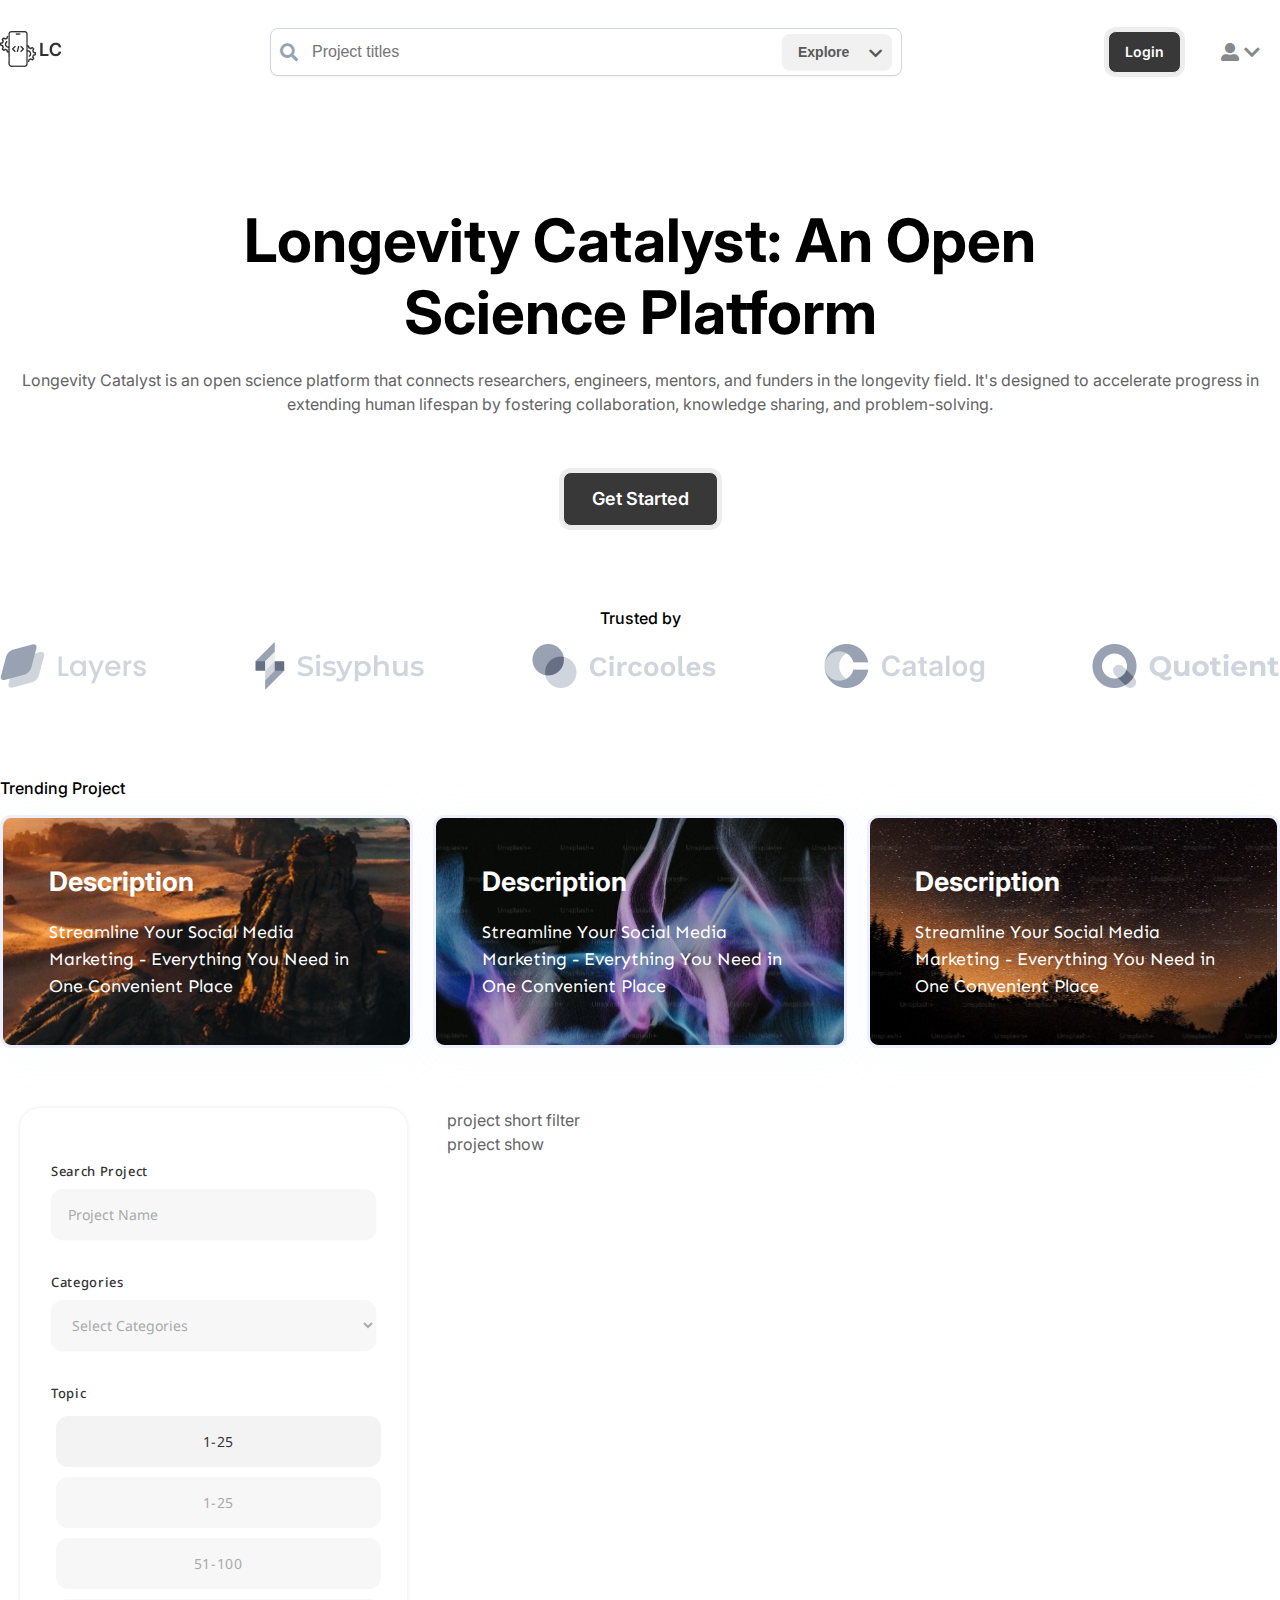
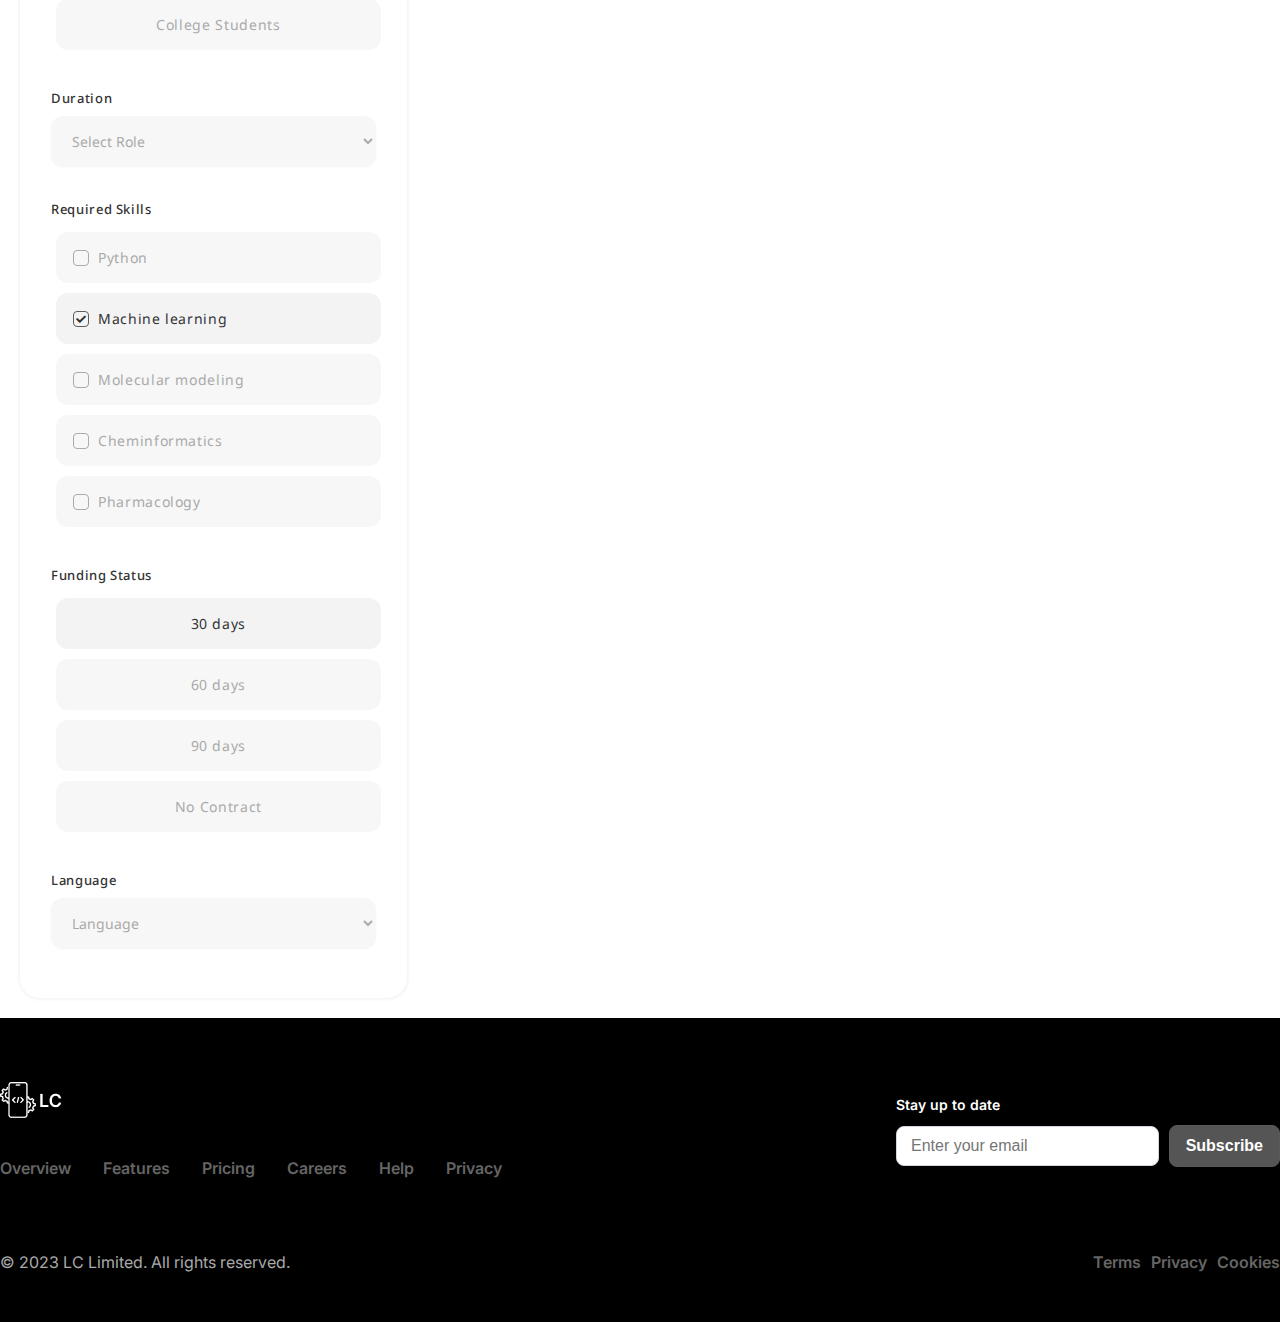
==== Index.html @ d24af2e6 "side bar filter form" ====
<!DOCTYPE html>
<html lang="en">
  <head>
    <meta charset="UTF-8" />
    <meta name="viewport" content="width=device-width, initial-scale=1.0" />
    <title>LC - Html Design || Home</title>
    <link rel="icon" type="image/x-icon" href="assets/img/fav.ico" />
    <!-- Google Fonts  -->
    <link rel="preconnect" href="https://fonts.googleapis.com" />
    <link rel="preconnect" href="https://fonts.gstatic.com" crossorigin />
    <link
      href="https://fonts.googleapis.com/css2?family=Inter:wght@400;500;600;700&family=Noto+Sans:wght@400;500;600&family=Sen&display=swap"
      rel="stylesheet"
    />
    <!-- fontawesome cdn  -->
    <link
      href="https://cdnjs.cloudflare.com/ajax/libs/font-awesome/5.13.0/css/all.min.css"
      rel="stylesheet"
    />
    <!-- --  -->
    <link rel="stylesheet" href="assets/css/style.css" />
  </head>
  <body>
    <!-- ST:- Header section  -->
    <header>
      <div class="container">
        <div class="header_wrapper">
          <!-- logo area  -->
          <div class="logo">
            <a href="index.html"
              ><img src="assets/img/logo.png" alt="logo"
            /></a>
          </div>
          <!-- header search area  -->
          <div class="header_search">
            <form action="#" method="post">
              <i class="fas fa-search"></i>
              <input
                type="text"
                name="search-text"
                placeholder="Project titles"
              />

              <div class="search_category custom-select">
                <select name="se_category" id="">
                  <option value="Explore">Explore</option>
                  <option value="Explore">Explore 2</option>
                  <option value="Explore">Explore 3</option>
                </select>
              </div>
            </form>
          </div>
          <!-- header buttons & links area  -->
          <div class="header_buttons">
            <a href="login.html" class="btn btn-dark">Login</a>
            <div class="custom-dropdown">
              <button class="dropdown-button" data-modal-id="signup_references">
                <i class="fas fa-user-alt"></i>
                <i class="fas fa-chevron-down"></i>
              </button>
            </div>
          </div>
          <!-- --  -->
        </div>
      </div>
    </header>
    <!-- Choose Your Preferences modal  -->
    <div class="custom-modal" id="signup_references">
      <div class="modal-wrapper toggle_top">
        <!-- modal head  -->
        <div class="modal_head">
          <img src="assets/img/logo.png" alt="logo" />
          <button class="modal_close_button">
            <i class="fas fa-times"></i>
          </button>
        </div>
        <!-- modal body  -->
        <div class="modal_body">
          <h2 class="modal_title">Choose Your Preferences.</h2>
          <form action="#" method="post">
            <div class="custom_radio">
              <label class="custom-radio">
                <input type="radio" checked name="radio-option" />
                <span class="radio-control">
                  <span></span>
                </span>
                Researcher sign- up
              </label>
            </div>

            <div class="custom_radio">
              <label class="custom-radio">
                <input type="radio" name="radio-option" />
                <span class="radio-control">
                  <span></span>
                </span>
                Contributor sign- up
              </label>
            </div>

            <div class="custom_radio">
              <label class="custom-radio">
                <input type="radio" name="radio-option" />
                <span class="radio-control">
                  <span></span>
                </span>
                User sign- up
              </label>
            </div>
            <button type="submit" class="btn btn-dark btn-full">
              Create Account
            </button>
          </form>
        </div>
        <!-- modal footer  -->
        <div class="modal_footer">
          <div class="have_account">
            <p>Already have an account? <a href="login.html">Log in</a></p>
          </div>
        </div>
        <!-- --  -->
      </div>
    </div>
    <!-- ED:- Header section  -->

    <!-- ST:- Banner section  -->
    <section class="full_width_banner_section section_padding">
      <div class="container">
        <div class="banner_wrapper">
          <h1>Longevity Catalyst: An Open Science Platform</h1>
          <p>
            Longevity Catalyst is an open science platform that connects
            researchers, engineers, mentors, and funders in the longevity field.
            It's designed to accelerate progress in extending human lifespan by
            fostering collaboration, knowledge sharing, and problem-solving.
          </p>
          <a href="#" class="btn btn-dark btn-lg">Get Started</a>
        </div>
      </div>
    </section>
    <!-- ED: Banner section  -->

    <!-- ST:- trust by area   -->
    <section class="full_width_trust_by_section section_padding">
      <div class="container">
        <div class="trust_by_wrapper">
          <h6>Trusted by</h6>
          <div class="trust_by_box">
            <div class="single_trust_by">
              <img src="assets/img/trust-1.png" alt="" />
            </div>
            <div class="single_trust_by">
              <img src="assets/img/trust-2.png" alt="" />
            </div>
            <div class="single_trust_by">
              <img src="assets/img/trust-3.png" alt="" />
            </div>
            <div class="single_trust_by">
              <img src="assets/img/trust-4.png" alt="" />
            </div>
            <div class="single_trust_by">
              <img src="assets/img/trust-5.png" alt="" />
            </div>
          </div>
        </div>
      </div>
    </section>
    <!-- ED:- trust by area   -->

    <!-- ST:- Trading Project area   -->
    <section class="full_width_trading_project_section section_padding">
      <div class="container">
        <div class="trading_project_wrapper">
          <h6>Trending Project</h6>
          <div class="trading_project_box">
            <div
              class="trading_project_single"
              style="
                background: url('/assets/img/trading-project-bg-1.jpeg'),
                  lightgray 50% / cover no-repeat;
              "
            >
              <h3>Description</h3>
              <p>
                Streamline Your Social Media Marketing - Everything You Need in
                One Convenient Place
              </p>
            </div>
            <div
              class="trading_project_single"
              style="
                background: url('/assets/img/trading-project-bg-2.jpeg'),
                  lightgray 50% / cover no-repeat;
              "
            >
              <h3>Description</h3>
              <p>
                Streamline Your Social Media Marketing - Everything You Need in
                One Convenient Place
              </p>
            </div>
            <div
              class="trading_project_single"
              style="
                background: url('/assets/img/trading-project-bg-3.jpeg'),
                  lightgray 50% / cover no-repeat;
              "
            >
              <h3>Description</h3>
              <p>
                Streamline Your Social Media Marketing - Everything You Need in
                One Convenient Place
              </p>
            </div>
          </div>
        </div>
      </div>
    </section>
    <!-- ED:- trust by area   -->

    <!-- ST:- Project show area  -->
    <section class="project_show_section">
      <div class="container">
        <div class="project_show_wrapper">
          <!-- project side bar filter -->
          <div class="project_side_ber_container">
            <div class="project_side_bar">
              <form action="#" method="post">
                <!-- Project Name  -->
                <div class="input_box">
                  <label for="se-p">Search Project</label>
                  <input id="se-p" type="text" placeholder="Project Name" />
                </div>
                <!-- Categories  -->
                <div class="input_box">
                  <label for="p-categories">Categories</label>
                  <select name="p-categories" id="p-categories">
                    <option value="">Select Categories</option>
                    <option value="">project 1</option>
                    <option value="">project 2</option>
                    <option value="">project 3</option>
                  </select>
                </div>
                <!-- Topic  -->
                <div class="input_box">
                  <label> Topic </label>

                  <label class="plan basic-plan" for="opt1">
                    <input checked="" type="radio" name="plan" id="opt1" />
                    <div class="plan-content">
                      <div class="plan-details">
                        <p>1-25</p>
                      </div>
                    </div>
                  </label>

                  <label class="plan basic-plan" for="opt2">
                    <input type="radio" name="plan" id="opt2" />
                    <div class="plan-content">
                      <div class="plan-details">
                        <p>1-25</p>
                      </div>
                    </div>
                  </label>

                  <label class="plan basic-plan" for="opt3">
                    <input type="radio" name="plan" id="opt3" />
                    <div class="plan-content">
                      <div class="plan-details">
                        <p>51-100</p>
                      </div>
                    </div>
                  </label>
                  <label class="plan basic-plan" for="opt4">
                    <input type="radio" name="plan" id="opt4" />
                    <div class="plan-content">
                      <div class="plan-details">
                        <p>College Students</p>
                      </div>
                    </div>
                  </label>
                </div>
                <!-- Duration  -->
                <div class="input_box">
                  <label for="p-categories">Duration</label>
                  <select name="p-dura" id="p-dura">
                    <option value="">Select Role</option>
                    <option value="">option 1</option>
                    <option value="">option 2</option>
                    <option value="">option 3</option>
                  </select>
                </div>
                <!-- Required Skills -->
                <div class="input_box required_skills">
                  <label> Required Skills </label>

                  <label class="plan basic-plan" for="sk-opt1">
                    <input type="checkbox" name="skill" id="sk-opt1" />
                    <div class="plan-content">
                      <div class="plan-details">
                        <div class="plan-checked-icon">
                          <i class="check_icon fas fa-check"></i>
                        </div>
                        <p>Python</p>
                      </div>
                    </div>
                  </label>

                  <label class="plan basic-plan" for="sk-opt2">
                    <input type="checkbox" checked name="skill" id="sk-opt2" />
                    <div class="plan-content">
                      <div class="plan-details">
                        <div class="plan-checked-icon">
                          <i class="check_icon fas fa-check"></i>
                        </div>
                        <p>Machine learning</p>
                      </div>
                    </div>
                  </label>

                  <label class="plan basic-plan" for="sk-opt3">
                    <input type="checkbox" name="skill" id="sk-opt3" />
                    <div class="plan-content">
                      <div class="plan-details">
                        <div class="plan-checked-icon">
                          <i class="check_icon fas fa-check"></i>
                        </div>
                        <p>Molecular modeling</p>
                      </div>
                    </div>
                  </label>
                  <label class="plan basic-plan" for="sk-opt4">
                    <input type="checkbox" name="skill" id="sk-opt4" />
                    <div class="plan-content">
                      <div class="plan-details">
                        <div class="plan-checked-icon">
                          <i class="check_icon fas fa-check"></i>
                        </div>
                        <p>Cheminformatics</p>
                      </div>
                    </div>
                  </label>
                  <label class="plan basic-plan" for="sk-opt5">
                    <input type="checkbox" name="skill" id="sk-opt5" />
                    <div class="plan-content">
                      <div class="plan-details">
                        <div class="plan-checked-icon">
                          <i class="check_icon fas fa-check"></i>
                        </div>
                        <p>Pharmacology</p>
                      </div>
                    </div>
                  </label>
                </div>
                <!-- Funding Status  -->
                <div class="input_box">
                  <label> Funding Status </label>

                  <label class="plan basic-plan" for="st-opt1">
                    <input checked="" type="radio" name="status" id="st-opt1" />
                    <div class="plan-content">
                      <div class="plan-details">
                        <p>30 days</p>
                      </div>
                    </div>
                  </label>

                  <label class="plan basic-plan" for="st-opt2">
                    <input type="radio" name="status" id="st-opt2" />
                    <div class="plan-content">
                      <div class="plan-details">
                        <p>60 days</p>
                      </div>
                    </div>
                  </label>

                  <label class="plan basic-plan" for="st-opt3">
                    <input type="radio" name="status" id="st-opt3" />
                    <div class="plan-content">
                      <div class="plan-details">
                        <p>90 days</p>
                      </div>
                    </div>
                  </label>
                  <label class="plan basic-plan" for="st-opt4">
                    <input type="radio" name="status" id="st-opt4" />
                    <div class="plan-content">
                      <div class="plan-details">
                        <p>No Contract</p>
                      </div>
                    </div>
                  </label>
                </div>
                <!-- Language -->
                <div class="input_box">
                  <label for="Language">Language</label>
                  <select name="Language" id="Language">
                    <option value="">Language</option>
                    <option value="">Language 1</option>
                    <option value="">Language 2</option>
                    <option value="">Language 3</option>
                  </select>
                </div>
                <!-- --  -->
              </form>
            </div>
          </div>
          <!-- project show container  -->
          <div class="project_show_container">
            <!-- project short filter  -->
            <div class="project_short_filter">project short filter</div>
            <!-- project show area -->
            <div class="project_show_cash">project show</div>
            <!-- --  -->
          </div>
          <!-- --  -->
        </div>
      </div>
    </section>
    <!-- ED:- Project show area  -->

    <!-- ST:- Footer section  -->
    <footer>
      <div class="container">
        <div class="footer_wrapper">
          <!-- footer top area  -->
          <div class="footer_top_area">
            <!-- top left  -->
            <div class="footer_top_left">
              <!-- logo  -->
              <a href="index.html">
                <img src="assets/img/logo-dark.png" alt="dark logo"
              /></a>
              <!-- footer menus  -->
              <ul>
                <li><a href="#">Overview</a></li>
                <li><a href="#">Features</a></li>
                <li><a href="#">Pricing</a></li>
                <li><a href="#">Careers</a></li>
                <li><a href="#">Help</a></li>
                <li><a href="#">Privacy</a></li>
              </ul>
            </div>
            <!-- top right  -->
            <div class="footer_top_right">
              <h3 class="footer_title">Stay up to date</h3>
              <form class="subcribe_form" action="#" method="post">
                <input
                  type="text"
                  name="search_text"
                  placeholder="Enter your email"
                />
                <button type="submit" class="btn btn-over-dark">
                  Subscribe
                </button>
              </form>
            </div>
            <!-- --  -->
          </div>
          <!-- footer bottom area  -->
          <div class="footer_bottom_area">
            <p class="copyright_text">
              © 2023 LC Limited. All rights reserved.
            </p>
            <ul>
              <li><a href="#">Terms</a></li>
              <li><a href="#">Privacy</a></li>
              <li><a href="#">Cookies</a></li>
            </ul>
          </div>
          <!-- --  -->
        </div>
      </div>
    </footer>
    <!-- ED:- Footer section  -->
    <script src="assets/js/script.js"></script>
  </body>
</html>
---- assets/css/style.css ----
* {
  margin: 0;
  padding: 0;
}
*,
*:after,
*:before {
  box-sizing: border-box;
}
html {
  font-size: 62.5%;
  line-height: 2.4rem;
}
body {
  position: relative;
  margin: 0;
  padding: 0;
  font-size: 16px;
  font-size: 1.6rem;
  font-family: "Inter", sans-serif;
  font-weight: 400;
  background: #fff;
  color: #646464;
}

h1,
h2,
h3,
h4,
h5,
h6,
p {
  margin: 0;
  padding: 0;
}
ul {
  margin: 0;
  padding: 0;
  list-style: none;
}
a {
  text-decoration: none;
  display: inline-block;
}
/* ------------------------------------------------------------------------------- */
/* --- GLOBAL CSS --- */
/* ------------------------------------------------------------------------------- */
.container {
  width: 100%;
  max-width: 1280px;
  margin: 0 auto;
}
h1 {
  color: #000;
  font-size: 60px;
  font-style: normal;
  font-weight: 700;
  line-height: 72px;
}
h3 {
  font-size: 26.738px;
  font-style: normal;
  font-weight: 700;
  line-height: 35.651px;
}
h6 {
  color: #000;
  font-size: 16px;
  font-style: normal;
  font-weight: 500;
  line-height: 24px;
}
p {
  color: #646464;
}
.section_padding {
  padding: 40px 0;
}
/* st global input css  */
input {
  color: #667085;
  font-size: 1.6rem;
  font-weight: 400;
  border-radius: 0.8rem;
  border: 0.1rem solid var(--gray-300, #d0d5dd);
  background: var(--White, #fff);
  box-shadow: 0 0.1rem 0.2rem 0 rgba(16, 24, 40, 0.05);
  padding: 1rem 1.4rem;
  width: 100%;
}
input:focus:focus-visible {
  /* border: none; */
  box-shadow: none;
  outline: none;
}

select,
option {
  color: #667085;
  font-size: 1.6rem;
  font-weight: 400;
  border-radius: 0.8rem;
  border: 0.1rem solid var(--gray-300, #d0d5dd);
  background: transparent;
  box-shadow: 0 0.1rem 0.2rem 0 rgba(16, 24, 40, 0.05);
  padding: 1rem 1.4rem;
  width: 100%;
}

input[type="radio"] {
  appearance: none;
  -webkit-appearance: none;
  -moz-appearance: none;
  width: 20px;
  height: 20px;
  border: 2px solid #333;
  border-radius: 50%;
  outline: none;
  cursor: pointer;
  position: relative;
  margin-right: 10px;
}

/* Customize the radio button when checked */
input[type="radio"]:checked + .radio-control {
  border-color: #2d2d2d;
  display: flex;
  justify-content: center;
  align-items: center;
  overflow: hidden;
}

input[type="radio"]:checked + .radio-control span {
  background-color: #2d2d2d;
  width: 50%;
  height: 50%;
  display: block;
  border-radius: 50px;
  margin-right: 1.1px;
}

/* Hide the default radio button */
input[type="radio"] {
  display: none;
}

/* Style the radio label */
.custom-radio {
  display: inline-flex;
  align-items: center;
  cursor: pointer;
  font-size: 16px;
  color: #333;
  margin: 0;
}

/* Style the custom radio control */
.radio-control {
  width: 16px;
  height: 16px;
  border-radius: 50%;
  margin-right: 8px;
  transition: background-color 0.2s, border-color 0.2s;
  border: 1px solid #878787;
  background: #fff;
}
/* check box plan css  */
.plan {
  cursor: pointer;
  width: inherit;
  min-width: inherit;
  margin: 5px !important;
  width: 100%;
}
.plan input[type="checkbox"] {
  width: 100%;
  padding: 9px 10px;
  border-radius: 6px;
  border: 1px solid #cbd5e1;
  position: absolute;
  opacity: 0;
  display: none;
}
.plan .plan-content {
  padding: 1rem 1.4rem;
  -webkit-box-sizing: border-box;
  box-sizing: border-box;
  border: 0.1rem solid var(--gray-300, #d0d5dd);
  border-radius: 6px;
  -webkit-transition: -webkit-box-shadow 0.4s;
  transition: -webkit-box-shadow 0.4s;
  -o-transition: box-shadow 0.4s;
  transition: box-shadow 0.4s;
  transition: box-shadow 0.4s, -webkit-box-shadow 0.4s;
  position: relative;
}
.plan-details {
  display: flex;
  width: 100%;
  justify-content: center;
  align-items: center;
  align-content: center;
  position: relative;
  transition: ease-in 0.3s;
}
.plan-details p {
  color: #667085;
  font-size: 1.6rem;
  font-weight: 400;
}

.plan input[type="radio"]:checked + .plan-content .plan-details p,
.plan input[type="checkbox"]:checked + .plan-content .plan-details p {
  color: #ffff;
}
.plan input[type="checkbox"]:checked + .plan-content,
.plan input[type="radio"]:checked + .plan-content {
  border: 1px solid #cbd5e1;
  background: #cbd5e1;
  -webkit-transition: ease-in 0.3s;
  -o-transition: ease-in 0.3s;
  transition: ease-in 0.3s;
}
.plan-checked-icon {
  width: 16px;
  height: 16px;
  border-radius: 4px;
  border: 1px solid #aaa;

  background: transparent;
  display: flex;
  justify-content: center;
  align-items: center;
  font-size: 10px;
  margin-right: 9px;
}
.plan-checked-icon .check_icon {
  display: none;
}
.plan
  input[type="radio"]:checked
  + .plan-content
  .plan-details
  .plan-checked-icon,
.plan
  input[type="checkbox"]:checked
  + .plan-content
  .plan-details
  .plan-checked-icon {
  border: 1px solid #5c5c5c;
}
.plan
  input[type="radio"]:checked
  + .plan-content
  .plan-details
  .plan-checked-icon
  .check_icon,
.plan
  input[type="checkbox"]:checked
  + .plan-content
  .plan-details
  .plan-checked-icon
  .check_icon {
  display: block;
}
/* ED global input css  */

/* custom golbal css  */
.btn {
  font-size: 1.4rem;
  font-style: normal;
  font-weight: 600;
  line-height: 2rem;
  padding: 1rem 1.6rem;
  cursor: pointer;
  transition: 0.3s;
}

.btn-dark {
  border-radius: 8px;
  border: 1px solid #ededed;
  background: #383838;
  box-shadow: 0px 0px 0px 4px #ededed, 0px 1px 2px 0px rgba(16, 24, 40, 0.05);
  color: #fff;
}
.btn-dark:hover {
  background: rgba(16, 24, 40, 0.05);
  color: #383838;
}
.btn-over-dark {
  border-radius: 0.8rem;
  border: 0.1rem solid #5a5a5a;
  background: #555;
  box-shadow: 0 0.1rem 0.2rem 0 rgba(16, 24, 40, 0.05);
  color: var(--White, #fff);
  font-size: 1.6rem;
  font-style: normal;
  font-weight: 600;
  line-height: 2rem;
}
.btn-over-dark:hover {
  background-color: rgba(16, 24, 40, 0.05);
}
.btn-full {
  width: 100%;
}

.btn-lg {
  padding: 16px 28px;
  font-size: 18px;
}
/* ------------------------------------------------------------------------------- */
/* --- Custom Modal CSS --- */
/* ------------------------------------------------------------------------------- */
.custom-modal {
  position: fixed;
  left: 0;
  right: 0;
  width: 100%;
  top: 0;
  height: 100%;
  background: #0606069e;
  z-index: 99;
  display: none;
}
.modal-wrapper {
  width: 100%;
  max-width: 512px;
  margin: 0 auto;
  margin-top: 10rem;
  background: #fff;
  padding: 20px 16px 16px 16px;
  position: relative;
  border-radius: 12px;
  background: var(--White, #fff);
  box-shadow: 0px 8px 8px -4px rgba(16, 24, 40, 0.03),
    0px 20px 24px -4px rgba(16, 24, 40, 0.08);
  transition: 0.4s;
  text-align: center;
}
.modal_close_button {
  position: absolute;
  top: -15px;
  right: -15px;
  border-radius: 32px;
  background: #000;
  box-shadow: 0px 8px 16px -8px rgba(15, 15, 15, 0.2);
  color: #fff;
  border: none;
  cursor: pointer;
  font-size: 20px;
  width: 35px;
  height: 35px;
  transition: 0.3s;
}
.modal_close_button:hover {
  transform: scale(0.9);
}
.modal_title {
  color: var(--gray-900, #101828);
  font-size: 18px;
  font-weight: 600;
  line-height: 28px;
  padding: 20px 0;
}
.modal_footer {
  margin-top: 20px;
}
.have_account p {
  color: #989898;
  font-size: 18px;
  font-weight: 400;
  line-height: 28px;
}
.have_account a {
  color: #a4a4a4;
  font-size: 18px;
  font-weight: 600;
  line-height: 28px;
  transition: 0.3s;
}
.have_account a:hover {
  color: #383838;
}
.custom-modal .custom_radio {
  display: flex;
  align-items: center;
  width: 100%;
  max-width: 200px;
  margin: 0 auto;
  margin-bottom: 2rem;
}
.toggle_top {
  transform: translateY(-300px);
}
.modal-show {
  display: block;
}
.modal-show .toggle_top {
  transform: translateY(0);
}
/* ------------------------------------------------------------------------------- */
/* --- HEADER CSS --- */
/* ------------------------------------------------------------------------------- */
header {
  padding: 28px 0px;
}
.header_wrapper {
  display: flex;
  justify-content: space-between;
  align-content: center;
  align-items: center;
}
/* style the header search form  */
.header_search {
  max-width: 632px;
  border-radius: 0.8rem;
  border: 0.1rem solid #d0d5dd;
  background: #fff;
  box-shadow: 0 0.1rem 0.2rem 0 rgba(16, 24, 40, 0.05);
  width: 100%;
  padding: 5px 9px;
}
.header_search form {
  width: 100%;
  display: flex;
  justify-content: space-between;
  align-content: center;
  align-items: center;
}
.header_search input {
  border: none;
  box-shadow: none;
  padding: 0.5rem 1.4rem;
}
.header_search i {
  color: rgba(152, 162, 179, 1);
  font-size: 1.8rem;
}
.search_category {
  position: relative;
}
.search_category select {
  border-radius: 0.8rem;
  background: #f1f1f1;
  border: none;
  padding: 0.8rem 1.6rem;
  height: 100%;
  padding-right: 1.1rem;
  color: #595959;
  font-size: 1.4rem;
  font-style: normal;
  font-weight: 600;
  line-height: 2rem;
  appearance: none;
  padding-right: 3rem;
  width: unset;
}
.search_category::after {
  content: "\f078";
  position: absolute;
  font-family: "Font Awesome 5 Free";
  font-weight: 900;
  top: 50%;
  right: 10px;
  transform: translateY(-42%);
  font-size: 15px;
  color: #595959;
  pointer-events: none;
}

/* Style the custom dropdown container */
.custom-dropdown {
  position: relative;
  display: inline-block;
}
.dropdown-button {
  background-color: transparent;
  color: rgba(135, 138, 140, 1);
  border: none;
  padding: 10px 20px;
  border-radius: 5px;
  cursor: pointer;
  display: flex;
  align-items: center;
  font-size: 1.8rem;
}
.dropdown-button i {
  margin-left: 5px;
}
.dropdown-list {
  list-style: none;
  padding: 0;
  position: absolute;
  top: 100%;
  right: 0;
  background-color: #fff;
  border: 1px solid #ccc;
  border-radius: 5px;
  display: none;
  min-width: 200px;
  transform: translateY(10px);
}
.dropdown-list li {
  padding: 10px 20px;
  cursor: pointer;
  display: flex;
  align-items: center;
}

.dropdown-list li i {
  margin-right: 10px;
}
.custom-dropdown:hover .dropdown-list {
  display: block;
}

.header_buttons {
  display: flex;
  justify-content: center;
  align-items: center;
  align-content: center;
  gap: 15px;
}
/* ------------------------------------------------------------------------------- */
/* --- BANNER CSS --- */
/* ------------------------------------------------------------------------------- */
.full_width_banner_section {
  padding-top: 100px;
}
.banner_wrapper {
  text-align: center;
}
.banner_wrapper h1 {
  width: 100%;
  max-width: 941px;
  margin: 0 auto;
}
.banner_wrapper p {
  padding-top: 20px;
  padding-bottom: 56px;
}
/* ------------------------------------------------------------------------------- */
/* --- TRUST BY CSS --- */
/* ------------------------------------------------------------------------------- */
.trust_by_box {
  display: flex;
  justify-content: space-between;
  align-content: center;
  align-items: center;
}
.single_trust_by img {
  width: 100%;
  height: auto;
}
.trust_by_wrapper h6 {
  text-align: center;
  margin-bottom: 12px;
}
/* ------------------------------------------------------------------------------- */
/* --- Trading Project CSS --- */
/* ------------------------------------------------------------------------------- */
.trading_project_wrapper h6 {
  margin-bottom: 15px;
}
.trading_project_box {
  display: flex;
  justify-content: space-between;
  align-content: center;
  align-items: center;
  gap: 20px;
}
.trading_project_single {
  border-radius: 11.141px;
  border: 3px solid #edefff;
  box-shadow: 0px 4.45638px 44.56376px 0px rgba(220, 228, 255, 0.08);
  padding: 45.738px;
  background-position: center !important;
}
.trading_project_single h3 {
  color: #fff;
  margin-bottom: 20px;
}
.trading_project_box p {
  color: #fff;
  font-family: "Sen", sans-serif;
  font-size: 17.826px;
  font-style: normal;
  font-weight: 400;
  line-height: 26.738px;
}

/* ------------------------------------------------------------------------------- */
/* --- Project show section  CSS --- */
/* ------------------------------------------------------------------------------- */
.project_show_wrapper {
  display: flex;
  justify-content: space-between;
  align-content: center;
  /* align-items: center; */
}
.project_side_ber_container {
  flex: 0 0 33.33%;
  padding: 20px;
}
.project_show_container {
  flex: 0 0 66.66%;
  padding: 20px;
}
.project_side_bar {
  border-radius: 20px;
  background: #fff;
  box-shadow: 0px 0px 4px 0px rgba(0, 0, 0, 0.1);
  padding: 50px 31px;
}
/* side bar filte css  */
.project_side_bar label {
  color: #333;
  font-family: "Noto Sans", sans-serif;
  font-size: 13px;
  font-style: normal;
  font-weight: 500;
  line-height: normal;
  letter-spacing: 0.65px;
  margin-bottom: 9px;
  display: inline-block;
}
.project_side_bar select,
.project_side_bar input {
  border-radius: 12px;
  background: #f7f7f7;
  border: none;
  padding: 14px 17px;
  height: 50px;
  color: #333;
  font-family: "Noto Sans", sans-serif;
  font-size: 14px;
  font-style: normal;
  font-weight: 400;
  line-height: normal;
}
.project_side_bar input::placeholder,
.project_side_bar select {
  color: #aaa;
}

.input_box:not(:last-child) {
  margin-bottom: 30px;
}
.project_side_bar .plan .plan-content {
  border-radius: 12px;
  background: #f7f7f7;
  border: none;
  padding: 16px 17px;
}
.project_side_bar .plan-details p {
  color: #aaa;
  font-family: "Noto Sans", sans-serif;
  font-size: 14px;
  font-style: normal;
  font-weight: 400;
  line-height: normal;
}

.project_side_bar .plan input[type="checkbox"]:checked + .plan-content,
.project_side_bar .plan input[type="radio"]:checked + .plan-content {
  transition: ease-in 0.3s;
  border: none;
  background: rgba(16, 24, 40, 0.05);
}
.project_side_bar
  .plan
  input[type="radio"]:checked
  + .plan-content
  .plan-details
  p,
.project_side_bar
  .plan
  input[type="checkbox"]:checked
  + .plan-content
  .plan-details
  p {
  color: #333;
}

.required_skills .plan-details {
  justify-content: flex-start;
}
/* ------------------------------------------------------------------------------- */
/* --- FOOTER CSS --- */
/* ------------------------------------------------------------------------------- */
footer {
  background: #000;
  padding: 6.4rem 0 4.8rem 0;
}
.footer_top_area {
  display: flex;
  justify-content: space-between;
  align-content: center;
  align-items: center;
}
.footer_top_left {
  flex: 0 0 70%;
}
.footer_top_right {
  flex: 0 0 30%;
}
.footer_top_left ul {
  display: flex;
  justify-content: flex-start;
  align-content: center;
  align-items: center;
  gap: 3.2rem;
  margin-top: 3.2rem;
}
footer ul li a {
  color: #656565;
  font-size: 1.6rem;
  font-weight: 600;
  line-height: 2.4rem;
  transition: 0.3s;
}
footer ul li a:hover {
  color: #fff;
}
.footer_title {
  color: var(--White, #fff);
  font-size: 1.4rem;
  font-style: normal;
  font-weight: 600;
  line-height: 2rem;
  margin-bottom: 1rem;
}
.subcribe_form {
  display: flex;
  justify-content: space-between;
  align-content: center;
  align-items: center;
  gap: 10px;
}
.footer_bottom_area {
  display: flex;
  justify-content: space-between;
  align-items: center;
  align-content: center;
  margin-top: 7rem;
}
.footer_bottom_area ul {
  display: flex;
  justify-content: flex-end;
  align-content: center;
  align-items: center;
  gap: 1rem;
}
.copyright_text {
  color: #aaa;
  font-weight: 400;
  line-height: 24px;
}
.auto-fit {
  height: calc(100vh - 40.8rem);
}
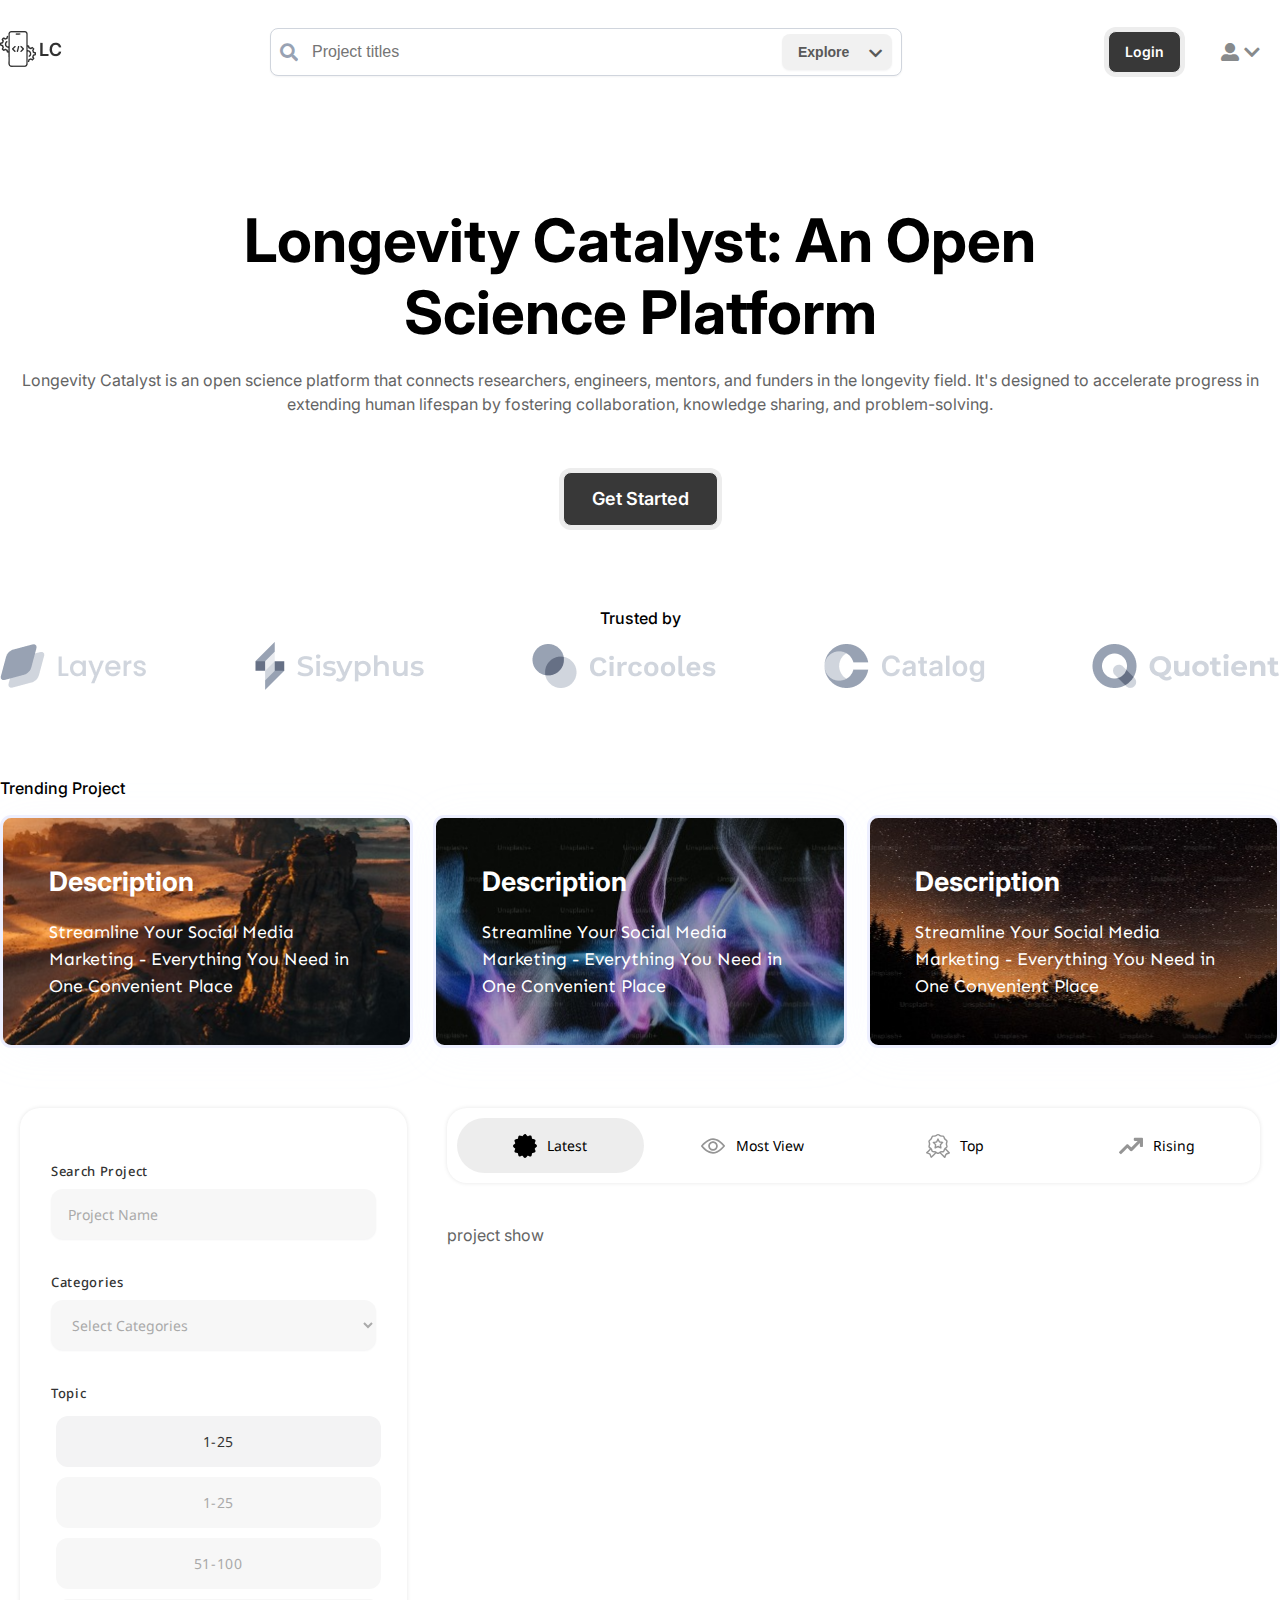
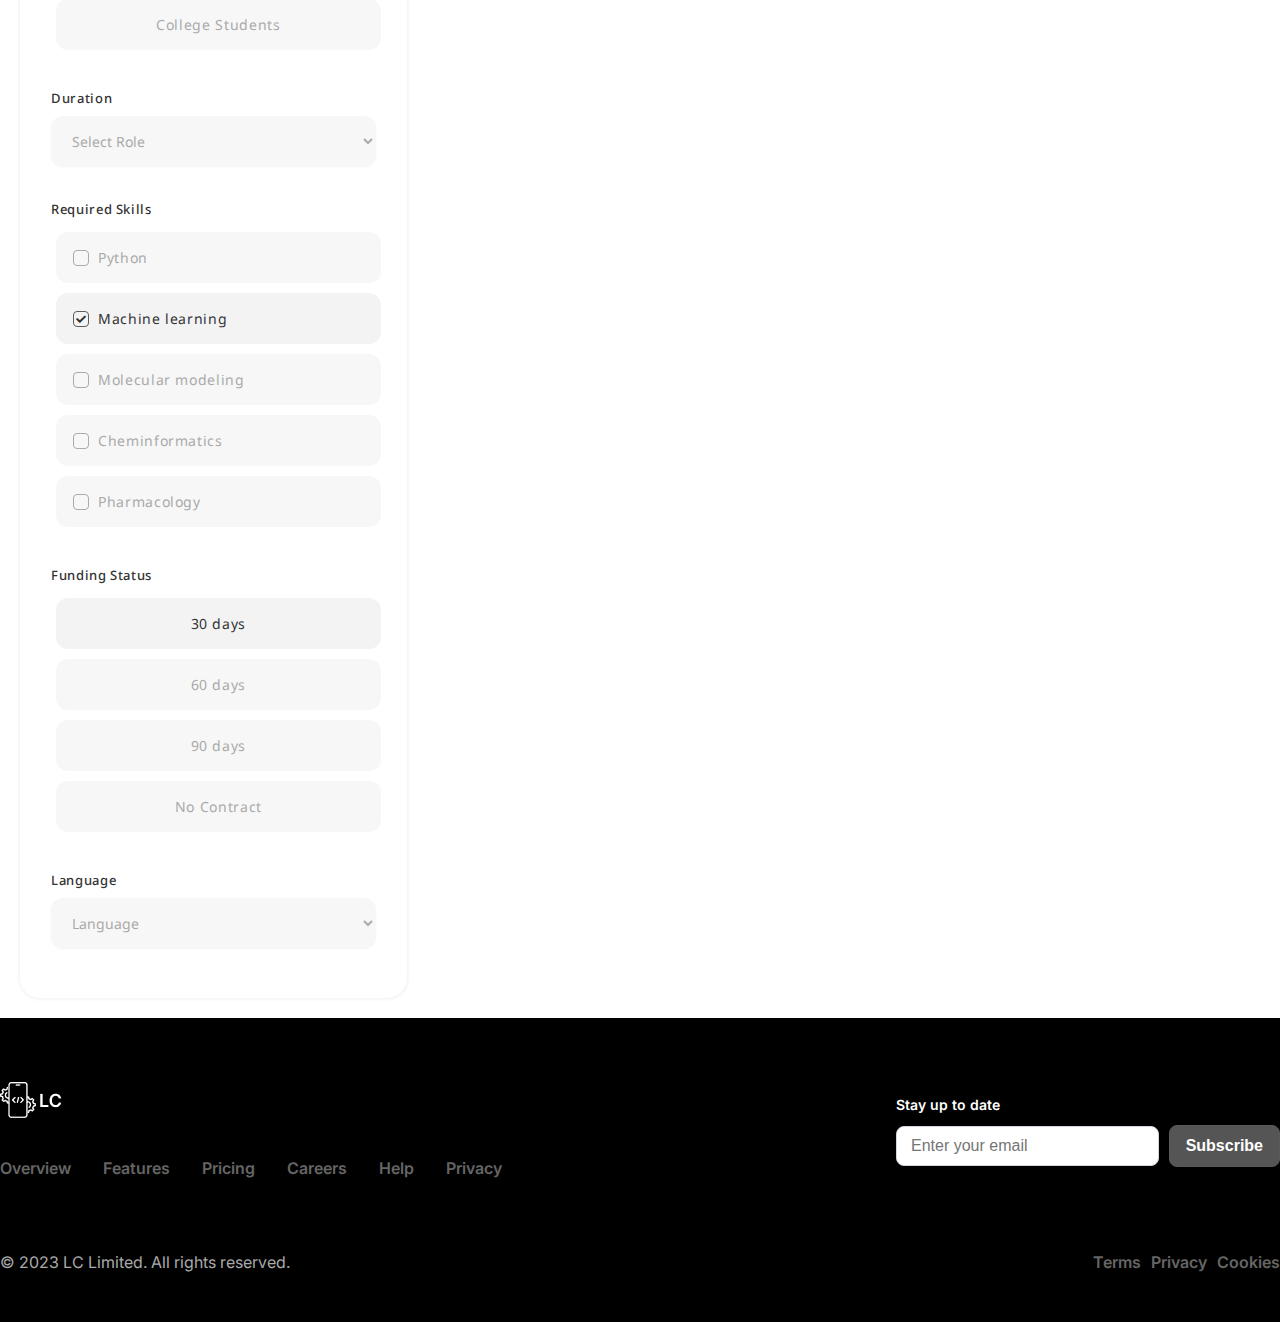
==== commit 6838e2d3: "short filter buttons" ====
--- a/Index.html
+++ b/Index.html
@@ -408,7 +408,67 @@
           <!-- project show container  -->
           <div class="project_show_container">
             <!-- project short filter  -->
-            <div class="project_short_filter">project short filter</div>
+            <div class="project_short_filter">
+              <button class="short_filter_button active">
+                <svg
+                  xmlns="http://www.w3.org/2000/svg"
+                  width="24"
+                  height="24"
+                  viewBox="0 0 24 24"
+                  fill="none"
+                >
+                  <path
+                    d="M22.8371 10.3731C22.5657 10.1673 22.2944 9.95205 22.0324 9.73685C21.8078 9.55907 21.7423 9.34387 21.7985 9.03509C21.9014 8.47369 22.2195 7.9965 22.3973 7.46316C22.7903 6.24679 22.3692 5.49825 21.0967 5.25498C20.6569 5.17077 20.2078 5.12398 19.7587 5.06784C19.2534 5.00235 18.9821 4.72164 18.9259 4.21638C18.8792 3.76726 18.823 3.31813 18.7388 2.87837C18.4955 1.60585 17.6909 1.15673 16.4745 1.61521C16.0254 1.78363 15.5762 1.97077 15.1271 2.14854C14.6967 2.31697 14.3879 2.1579 14.1259 1.80235C13.7891 1.35322 13.4616 0.894743 13.0686 0.501761C12.4043 -0.171924 11.5996 -0.162567 10.9166 0.501761C10.6546 0.763749 10.4394 1.07252 10.2055 1.36258C9.38209 2.41053 9.32595 2.41989 8.11893 1.85849C7.66981 1.65264 7.21133 1.45615 6.74349 1.41872C6.05109 1.41872 5.5739 1.80235 5.33998 2.5041C5.15285 3.05615 5.1622 3.64562 5.06863 4.20702C4.98442 4.70293 4.74115 4.99299 4.22653 5.04913C3.80548 5.09591 3.39378 5.15205 2.98209 5.22691C1.55986 5.47954 1.13881 6.2655 1.65343 7.62223C1.83121 8.09007 2.0932 8.51112 2.18676 9.01638C2.2429 9.3158 2.18676 9.531 1.95285 9.71814C1.56922 10.0176 1.19495 10.317 0.811325 10.6164C-0.274055 11.4772 -0.264698 12.5158 0.820682 13.3766C1.18559 13.6667 1.55986 13.9567 1.92478 14.2374C2.16805 14.4246 2.2429 14.6491 2.17741 14.9766C2.06513 15.5099 1.78442 15.9591 1.60665 16.455C1.15752 17.6994 1.59729 18.4947 2.90723 18.738C3.30021 18.8129 3.71191 18.8222 4.10489 18.8971C4.85343 19.0374 4.93764 19.131 5.07799 19.8795C5.18092 20.4409 5.1622 21.0304 5.37741 21.5825C5.67682 22.3591 6.27565 22.6772 7.08033 22.4901C7.46396 22.4059 7.82887 22.2655 8.17507 22.0971C8.4277 21.9754 8.68969 21.8912 8.96103 21.8164C9.31659 21.7135 9.55986 21.8257 9.77507 22.0971C10.0464 22.4526 10.3271 22.8176 10.6078 23.1637C11.4686 24.2585 12.4979 24.2585 13.368 23.1637C13.6394 22.8176 13.9107 22.4807 14.1727 22.1252C14.4066 21.8164 14.6686 21.7041 15.0616 21.807C15.595 21.9474 16.0628 22.2374 16.5868 22.3965C17.7376 22.7614 18.4768 22.3497 18.7201 21.1708C18.8137 20.731 18.8324 20.2725 18.9166 19.8328C19.0476 19.131 19.1411 19.0468 19.8242 18.9064C20.3856 18.7942 20.9751 18.8222 21.5271 18.6164C22.3505 18.317 22.6873 17.7088 22.4815 16.8573C22.3879 16.4737 22.2476 16.1181 22.0792 15.7626C21.9575 15.5099 21.8827 15.2386 21.8078 14.9673C21.7236 14.6491 21.8172 14.4246 22.0604 14.2281C22.3131 14.0222 22.5751 13.8164 22.8277 13.6199C24.3809 12.469 24.3903 11.5521 22.8371 10.3731Z"
+                  />
+                </svg>
+                Latest
+              </button>
+              <button class="short_filter_button">
+                <svg
+                  xmlns="http://www.w3.org/2000/svg"
+                  width="26"
+                  height="16"
+                  viewBox="0 0 26 16"
+                >
+                  <path
+                    d="M13.0137 0.31427C15.4324 0.351624 17.6083 1.22011 19.6067 2.55552C21.5678 3.85357 23.2394 5.47847 24.7055 7.30882C25.0791 7.77575 25.1164 8.16797 24.7803 8.57886C22.7164 11.1656 20.3258 13.3602 17.2721 14.7236C13.8542 16.2551 10.5483 15.8629 7.35457 14.0232C4.97324 12.6505 3.01215 10.8108 1.30321 8.68159C0.929664 8.21466 0.89231 7.82244 1.2285 7.41155C3.32966 4.77808 5.77636 2.55552 8.9141 1.20143C10.2122 0.641118 11.5756 0.342286 13.0137 0.31427ZM12.7055 2.02322C12.0985 1.98587 11.2114 2.17264 10.3616 2.46213C7.39192 3.48003 5.132 5.46913 3.10554 7.77575C2.93745 7.96252 3.00282 8.09326 3.14289 8.25201C4.74912 10.101 6.55146 11.7073 8.73667 12.8466C11.0433 14.0419 13.4246 14.3594 15.8993 13.4442C18.7476 12.3983 20.9328 10.4652 22.8939 8.23334C23.0993 7.99054 22.9779 7.8598 22.8285 7.68236C21.6145 6.27225 20.2604 5.01155 18.7102 3.98431C16.9826 2.84501 15.1336 2.03256 12.7055 2.02322Z"
+                  />
+                  <path
+                    d="M13.0045 12.7812C10.3804 12.7812 8.21387 10.6147 8.21387 7.99989C8.21387 5.37577 10.3804 3.20923 12.9952 3.20923C15.6193 3.20923 17.7859 5.37577 17.7859 7.99055C17.7952 10.6147 15.6287 12.7812 13.0045 12.7812ZM12.9952 4.92752C11.2582 4.92752 9.93216 6.27226 9.93216 8.00923C9.93216 9.74619 11.2769 11.0723 13.0139 11.0723C14.7508 11.0723 16.0769 9.72752 16.0676 7.99055C16.0769 6.25359 14.7322 4.91818 12.9952 4.92752Z"
+                  />
+                </svg>
+                Most View
+              </button>
+              <button class="short_filter_button">
+                <svg
+                  xmlns="http://www.w3.org/2000/svg"
+                  width="25"
+                  height="26"
+                  viewBox="0 0 25 26"
+                >
+                  <path
+                    d="M12.9879 0.925059C13.6379 0.862559 14.1629 1.16256 14.6129 1.57506C15.3879 2.28756 16.2754 2.48756 17.3004 2.43756C18.7254 2.37506 19.4004 2.85006 19.7754 4.21256C20.0629 5.26256 20.6004 6.00006 21.5129 6.60006C22.6754 7.36256 22.9379 8.18756 22.4379 9.51256C22.0629 10.5126 22.0504 11.4126 22.4379 12.4126C22.9379 13.7126 22.6879 14.4001 21.5629 15.2876C21.2254 15.5501 21.2254 15.7376 21.5254 16.0251C22.5254 17.0001 23.5004 17.9876 24.4879 18.9876C25.2629 19.7751 25.1629 20.2376 24.1629 20.6376C23.4879 20.9126 22.8129 21.1751 22.1254 21.4251C21.7379 21.5626 21.5129 21.8001 21.3629 22.1876C21.0879 22.9251 20.8004 23.6626 20.5004 24.4001C20.1754 25.1751 19.6754 25.2876 19.0754 24.6751C17.7754 23.3876 16.4754 22.1001 15.1879 20.7876C14.8629 20.4501 14.6129 20.3501 14.1754 20.6501C13.4004 21.1876 12.5504 21.1751 11.7754 20.6376C11.3629 20.3501 11.1254 20.4626 10.8129 20.7751C9.55045 22.0376 8.26295 23.3126 6.98795 24.5876C6.30045 25.2751 5.81295 25.1751 5.45045 24.2876C5.25045 23.8001 5.02545 23.3251 4.90045 22.8251C4.66295 21.8876 4.08795 21.3376 3.15045 21.1001C2.67545 20.9876 2.21295 20.7626 1.75045 20.5751C0.862947 20.2126 0.762947 19.7251 1.43795 19.0251C2.38795 18.0626 3.35045 17.1126 4.30045 16.1501C4.83795 15.6126 4.83795 15.6126 4.23795 15.1376C3.41295 14.4876 3.07545 13.6501 3.46295 12.6501C3.92545 11.4751 3.92545 10.3876 3.46295 9.21256C3.06295 8.17506 3.38795 7.25006 4.33795 6.66256C5.36295 6.03756 5.95045 5.20006 6.25045 4.03756C6.56295 2.85006 7.28795 2.32506 8.51295 2.41256C9.68795 2.48756 10.6754 2.21256 11.5379 1.42506C11.9379 1.08756 12.4129 0.875059 12.9879 0.925059ZM21.2504 8.60006C21.2504 8.08756 20.9629 7.86256 20.6629 7.68756C19.5254 7.02506 18.7879 6.10006 18.4879 4.78756C18.2754 3.86256 18.0379 3.70006 17.0629 3.77506C15.8004 3.88756 14.7504 3.51256 13.8004 2.70006C13.0879 2.10006 12.9129 2.10006 12.2254 2.68756C11.2504 3.52506 10.1879 3.88756 8.90045 3.78756C7.93795 3.71256 7.72545 3.87506 7.48795 4.82506C7.18795 6.05006 6.53795 6.95006 5.46295 7.61256C4.61295 8.13756 4.55045 8.30006 4.92545 9.20006C5.42545 10.4126 5.45045 11.5751 4.90045 12.7501C4.60045 13.3751 4.73795 13.8751 5.36295 14.2251C6.53795 14.8876 7.26295 15.8626 7.52545 17.1876C7.65045 17.8376 8.03795 18.1501 8.72545 18.0751C10.0379 17.9251 11.1629 18.2876 12.1754 19.1626C12.8879 19.7751 13.1254 19.7751 13.8629 19.1501C14.8504 18.3251 15.9254 17.9751 17.2004 18.0626C18.1504 18.1376 18.2754 18.0376 18.5129 17.1001C18.8129 15.8751 19.4504 14.9751 20.5254 14.3001C21.4254 13.7376 21.4504 13.6126 21.0504 12.6001C20.6129 11.5001 20.5504 10.4251 21.0504 9.33756C21.1504 9.07506 21.2004 8.78756 21.2504 8.60006ZM16.1004 19.5001C16.0754 19.5501 16.0629 19.6001 16.0379 19.6501C17.1129 20.7126 18.1629 21.7876 19.2504 22.8501C19.5754 23.1626 19.6504 22.7626 19.6879 22.5876C20.0254 21.0251 20.9504 20.0876 22.5254 19.7626C23.0004 19.6626 22.9504 19.4251 22.6379 19.1376C22.0504 18.5751 21.4879 17.9876 20.9129 17.4126C20.1379 16.6376 20.1379 16.6376 19.7879 17.6626C19.3254 19.0376 18.6879 19.5001 17.2629 19.5001C16.8754 19.5001 16.4879 19.5001 16.1004 19.5001ZM10.0379 19.5501C9.76295 19.5251 9.66295 19.4876 9.56295 19.5001C7.65045 19.7251 6.33795 19.0751 5.98795 17.0376C5.92545 16.7126 5.77545 16.6876 5.53795 16.9376C4.80045 17.7001 4.05045 18.4501 3.28795 19.1876C2.97545 19.4876 3.08795 19.6251 3.42545 19.7501C3.88795 19.9251 4.35045 20.1376 4.82545 20.2876C5.30045 20.4376 5.58795 20.7376 5.75045 21.2126C5.91295 21.7001 6.13795 22.1751 6.32545 22.6626C6.43795 22.9501 6.56295 23.0376 6.81295 22.7876C7.82545 21.7376 8.87545 20.7001 10.0379 19.5501Z"
+                  />
+                  <path
+                    d="M15.8002 15.6126C15.4752 15.5751 15.1252 15.4001 14.8377 15.1751C13.5877 14.2001 12.3752 14.2126 11.1377 15.1876C10.9502 15.3376 10.7002 15.4376 10.4752 15.5251C9.82516 15.7876 9.33766 15.4126 9.43766 14.7126C9.53766 13.9751 9.66266 13.225 9.82516 12.5001C9.91266 12.1126 9.80016 11.8626 9.53766 11.6126C9.01266 11.1126 8.48766 10.6001 7.97516 10.0751C7.40016 9.47505 7.57516 8.88755 8.40016 8.73755C9.11266 8.60005 9.83766 8.50005 10.5627 8.42505C10.9377 8.38755 11.1627 8.22505 11.3252 7.88755C11.6377 7.22505 11.9752 6.58755 12.2877 5.92505C12.4377 5.63755 12.6127 5.37505 12.9752 5.36255C13.3752 5.35005 13.5627 5.61255 13.7127 5.92505C14.0127 6.53755 14.3377 7.15005 14.6252 7.77505C14.8002 8.17505 15.0502 8.38755 15.5127 8.42505C16.2127 8.47505 16.9127 8.58755 17.6127 8.73755C18.4252 8.90005 18.5877 9.48755 18.0127 10.0876C17.4877 10.6251 16.9502 11.1501 16.4127 11.6626C16.1752 11.8876 16.1002 12.1126 16.1752 12.4376C16.3377 13.1625 16.4502 13.9126 16.5627 14.6501C16.6377 15.2501 16.3502 15.6376 15.8002 15.6126ZM12.9877 7.65005C12.7752 8.06255 12.6002 8.33755 12.4877 8.65005C12.2252 9.37505 11.7627 9.77505 10.9627 9.77505C10.6752 9.77505 10.2002 9.72505 10.1127 10.0001C10.0002 10.325 10.4377 10.5376 10.6752 10.7376C11.2502 11.2126 11.4877 11.7625 11.2377 12.5001C11.1877 12.6375 11.1877 12.7876 11.1752 12.9251C11.1502 13.1251 11.0002 13.3626 11.1877 13.5001C11.3502 13.6126 11.5377 13.4125 11.6877 13.3126C12.5627 12.6625 13.4377 12.6501 14.3252 13.3001C14.4627 13.4001 14.6502 13.6001 14.8252 13.5001C15.0377 13.3751 14.8877 13.1251 14.8502 12.9251C14.6627 12.0876 14.5252 11.2875 15.3877 10.6876C15.6252 10.5251 16.0252 10.3001 15.9127 10.0001C15.8127 9.71255 15.3502 9.77505 15.0627 9.77505C14.2627 9.76255 13.7877 9.38755 13.5252 8.65005C13.3877 8.36255 13.2002 8.07505 12.9877 7.65005Z"
+                  />
+                </svg>
+                Top
+              </button>
+              <button class="short_filter_button">
+                <svg
+                  xmlns="http://www.w3.org/2000/svg"
+                  width="25"
+                  height="18"
+                  viewBox="0 0 25 18"
+                >
+                  <path
+                    d="M19.5851 3.96225C18.6234 3.96225 17.7551 3.96225 16.8775 3.96225C16.0745 3.96225 15.7944 3.67281 15.7851 2.86052C15.7851 2.46838 15.7757 2.08557 15.7944 1.69343C15.8131 1.15191 16.1119 0.843795 16.644 0.843795C19.1463 0.834458 21.6578 0.834458 24.1601 0.843795C24.7016 0.843795 24.991 1.16124 24.991 1.70277C25.0004 4.205 25.0004 6.71657 24.991 9.2188C24.991 9.74166 24.7016 10.0218 24.1788 10.0404C23.7306 10.0591 23.2731 10.0498 22.8249 10.0404C22.19 10.0311 21.8913 9.74166 21.8726 9.09743C21.8539 8.35049 21.8633 7.60356 21.8633 6.85662C21.8633 6.68856 21.8633 6.5205 21.8633 6.32443C21.6298 6.3431 21.5458 6.51116 21.4338 6.6232C19.1556 8.90136 16.8495 11.1515 14.6086 13.467C13.759 14.3446 12.6853 14.41 11.8357 13.4483C11.1821 12.7014 10.4165 12.0478 9.74423 11.3196C9.44546 10.9928 9.2774 11.0675 9.00663 11.3382C7.27001 13.0935 5.51471 14.8395 3.75942 16.5948C3.02182 17.3324 2.71371 17.3324 1.97611 16.5948C1.74269 16.3614 1.50927 16.1373 1.28519 15.8945C0.911725 15.4837 0.893052 15.0449 1.28519 14.6528C3.6287 12.2999 5.95354 9.96574 8.29705 7.6409C8.93194 7.00601 9.81893 7.02468 10.4725 7.65958C11.3035 8.46253 12.1064 9.28416 12.9187 10.0965C13.1148 10.2925 13.2548 10.3766 13.4882 10.1338C15.4583 8.14509 17.447 6.16571 19.4264 4.18633C19.4637 4.14898 19.4917 4.09296 19.5851 3.96225Z"
+                  />
+                </svg>
+                Rising
+              </button>
+            </div>
             <!-- project show area -->
             <div class="project_show_cash">project show</div>
             <!-- --  -->
--- a/assets/css/style.css
+++ b/assets/css/style.css
@@ -686,6 +686,52 @@
 .required_skills .plan-details {
   justify-content: flex-start;
 }
+
+/* short filter css  */
+.project_short_filter {
+  border-radius: 20px;
+  background: #fff;
+  box-shadow: 0px 0px 4px 0px rgba(0, 0, 0, 0.1);
+  padding: 10px;
+  display: flex;
+  justify-content: center;
+  align-content: center;
+  align-items: center;
+  gap: 15px;
+  margin-bottom: 40px;
+}
+.short_filter_button {
+  border-radius: 50px;
+  background: transparent;
+  border: none;
+  padding: 10px;
+  display: flex;
+  justify-content: center;
+  align-content: center;
+  align-items: center;
+  color: #000;
+  font-family: "Noto Sans", sans-serif;
+  font-size: 14px;
+  font-style: normal;
+  font-weight: 400;
+  line-height: normal;
+  gap: 10px;
+  width: 100%;
+  cursor: pointer;
+  transition: 0.3s;
+  height: 55px;
+}
+.short_filter_button svg {
+  fill: #959595;
+}
+.short_filter_button.active,
+.short_filter_button:hover {
+  background: rgba(77, 77, 77, 0.1);
+}
+.short_filter_button.active svg,
+.short_filter_button:hover svg {
+  fill: #000;
+}
 /* ------------------------------------------------------------------------------- */
 /* --- FOOTER CSS --- */
 /* ------------------------------------------------------------------------------- */
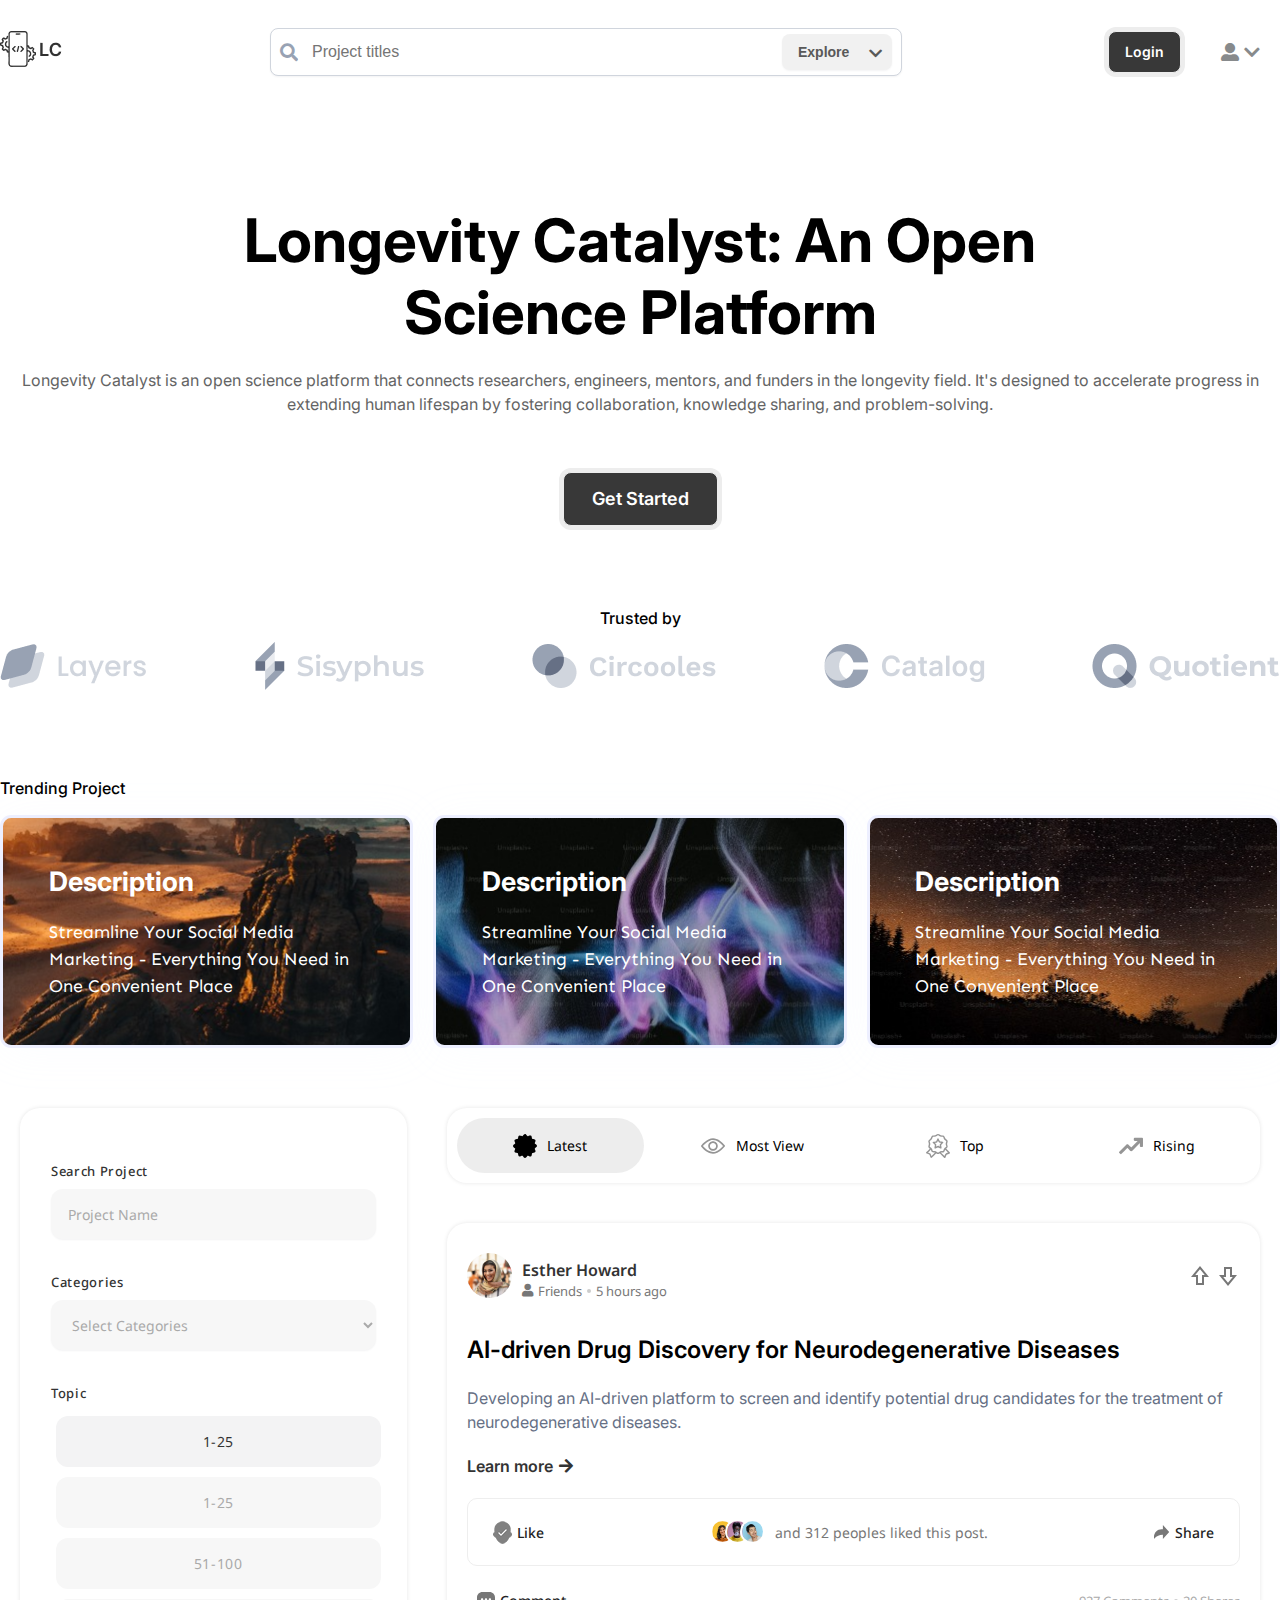
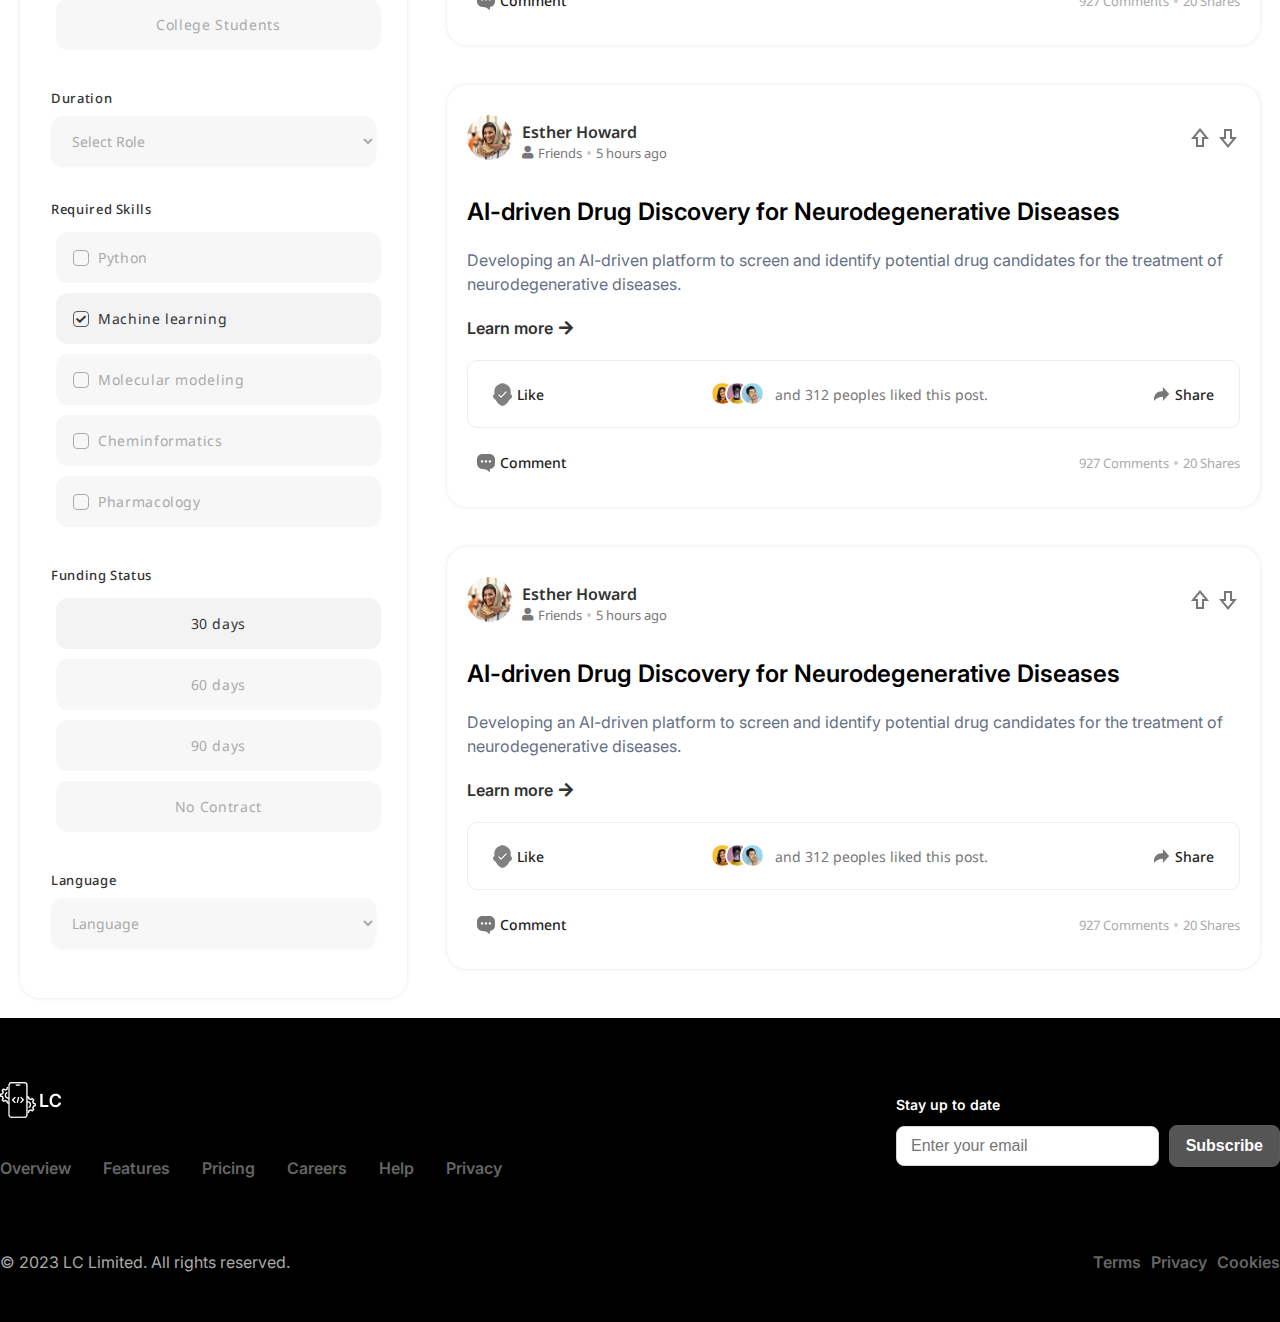
==== commit 6e5dc2fb: "project card" ====
--- a/Index.html
+++ b/Index.html
@@ -470,7 +470,297 @@
               </button>
             </div>
             <!-- project show area -->
-            <div class="project_show_cash">project show</div>
+            <div class="project_show_cash">
+              <!-- single project card  -->
+              <div class="card">
+                <!-- card header  -->
+                <div class="card_header">
+                  <div class="post_auth_info">
+                    <div class="profile_image">
+                      <a href="#"
+                        ><img src="assets/img/user-1.png" alt="user image"
+                      /></a>
+                    </div>
+                    <div class="post_user_fet">
+                      <a href="#" class="user_name">Esther Howard</a>
+                      <div class="post-features">
+                        <i class="fas fa-user"></i> Friends <span></span> 5
+                        hours ago
+                      </div>
+                    </div>
+                  </div>
+                  <div class="post_arrow">
+                    <button>
+                      <svg
+                        xmlns="http://www.w3.org/2000/svg"
+                        width="24"
+                        height="24"
+                        viewBox="0 0 24 24"
+                      >
+                        <path
+                          d="M8 21V13H3L12 2L21 13H16V21H8ZM10 19H14V11H16.775L12 5.15L7.225 11H10V19Z"
+                        />
+                      </svg>
+                    </button>
+                    <button>
+                      <svg
+                        xmlns="http://www.w3.org/2000/svg"
+                        width="24"
+                        height="24"
+                        viewBox="0 0 24 24"
+                      >
+                        <path
+                          d="M16 3L16 11L21 11L12 22L3 11L8 11L8 3L16 3ZM14 5L10 5L10 13L7.225 13L12 18.85L16.775 13L14 13L14 5Z"
+                        />
+                      </svg>
+                    </button>
+                  </div>
+                </div>
+                <!-- card body  -->
+                <div class="card_body">
+                  <h4 class="card_title">
+                    AI-driven Drug Discovery for Neurodegenerative Diseases
+                  </h4>
+                  <p class="card_text">
+                    Developing an AI-driven platform to screen and identify
+                    potential drug candidates for the treatment of
+                    neurodegenerative diseases.
+                  </p>
+                  <a href="#">Learn more <i class="fas fa-arrow-right"></i></a>
+                </div>
+                <!-- card footer  -->
+                <div class="card_footer">
+                  <!-- project resourse  -->
+                  <div class="project_resourse">
+                    <button class="project_effective_button">
+                      <img src="assets/img/liked1.svg" /> Like
+                    </button>
+                    <div class="project_reso_details">
+                      <div class="likded_users">
+                        <a href="#1"
+                          ><img src="assets/img/user-2.png" alt="user 2"
+                        /></a>
+                        <a href="#2"
+                          ><img src="assets/img/user-3.png" alt="user 2"
+                        /></a>
+                        <a href="#3"
+                          ><img src="assets/img/user-4.png" alt="user 2"
+                        /></a>
+                      </div>
+                      <p>and 312 peoples liked this post.</p>
+                    </div>
+                    <button class="project_effective_button">
+                      <img src="assets/img/share.svg" /> Share
+                    </button>
+                  </div>
+                  <!-- comment features  -->
+                  <div class="project_comment_features">
+                    <button class="project_effective_button">
+                      <img src="assets/img/comment.svg" /> Comment
+                    </button>
+                    <div class="post-features">
+                      <a href="#">927 Comments</a> <span></span>
+                      <a href="#">20 Shares</a>
+                    </div>
+                  </div>
+                  <!-- --  -->
+                </div>
+                <!-- --  -->
+              </div>
+              <!-- single project card  -->
+              <div class="card">
+                <!-- card header  -->
+                <div class="card_header">
+                  <div class="post_auth_info">
+                    <div class="profile_image">
+                      <a href="#"
+                        ><img src="assets/img/user-1.png" alt="user image"
+                      /></a>
+                    </div>
+                    <div class="post_user_fet">
+                      <a href="#" class="user_name">Esther Howard</a>
+                      <div class="post-features">
+                        <i class="fas fa-user"></i> Friends <span></span> 5
+                        hours ago
+                      </div>
+                    </div>
+                  </div>
+                  <div class="post_arrow">
+                    <button>
+                      <svg
+                        xmlns="http://www.w3.org/2000/svg"
+                        width="24"
+                        height="24"
+                        viewBox="0 0 24 24"
+                      >
+                        <path
+                          d="M8 21V13H3L12 2L21 13H16V21H8ZM10 19H14V11H16.775L12 5.15L7.225 11H10V19Z"
+                        />
+                      </svg>
+                    </button>
+                    <button>
+                      <svg
+                        xmlns="http://www.w3.org/2000/svg"
+                        width="24"
+                        height="24"
+                        viewBox="0 0 24 24"
+                      >
+                        <path
+                          d="M16 3L16 11L21 11L12 22L3 11L8 11L8 3L16 3ZM14 5L10 5L10 13L7.225 13L12 18.85L16.775 13L14 13L14 5Z"
+                        />
+                      </svg>
+                    </button>
+                  </div>
+                </div>
+                <!-- card body  -->
+                <div class="card_body">
+                  <h4 class="card_title">
+                    AI-driven Drug Discovery for Neurodegenerative Diseases
+                  </h4>
+                  <p class="card_text">
+                    Developing an AI-driven platform to screen and identify
+                    potential drug candidates for the treatment of
+                    neurodegenerative diseases.
+                  </p>
+                  <a href="#">Learn more <i class="fas fa-arrow-right"></i></a>
+                </div>
+                <!-- card footer  -->
+                <div class="card_footer">
+                  <!-- project resourse  -->
+                  <div class="project_resourse">
+                    <button class="project_effective_button">
+                      <img src="assets/img/liked1.svg" /> Like
+                    </button>
+                    <div class="project_reso_details">
+                      <div class="likded_users">
+                        <a href="#1"
+                          ><img src="assets/img/user-2.png" alt="user 2"
+                        /></a>
+                        <a href="#2"
+                          ><img src="assets/img/user-3.png" alt="user 2"
+                        /></a>
+                        <a href="#3"
+                          ><img src="assets/img/user-4.png" alt="user 2"
+                        /></a>
+                      </div>
+                      <p>and 312 peoples liked this post.</p>
+                    </div>
+                    <button class="project_effective_button">
+                      <img src="assets/img/share.svg" /> Share
+                    </button>
+                  </div>
+                  <!-- comment features  -->
+                  <div class="project_comment_features">
+                    <button class="project_effective_button">
+                      <img src="assets/img/comment.svg" /> Comment
+                    </button>
+                    <div class="post-features">
+                      <a href="#">927 Comments</a> <span></span>
+                      <a href="#">20 Shares</a>
+                    </div>
+                  </div>
+                  <!-- --  -->
+                </div>
+                <!-- --  -->
+              </div>
+              <!-- single project card  -->
+              <div class="card">
+                <!-- card header  -->
+                <div class="card_header">
+                  <div class="post_auth_info">
+                    <div class="profile_image">
+                      <a href="#"
+                        ><img src="assets/img/user-1.png" alt="user image"
+                      /></a>
+                    </div>
+                    <div class="post_user_fet">
+                      <a href="#" class="user_name">Esther Howard</a>
+                      <div class="post-features">
+                        <i class="fas fa-user"></i> Friends <span></span> 5
+                        hours ago
+                      </div>
+                    </div>
+                  </div>
+                  <div class="post_arrow">
+                    <button>
+                      <svg
+                        xmlns="http://www.w3.org/2000/svg"
+                        width="24"
+                        height="24"
+                        viewBox="0 0 24 24"
+                      >
+                        <path
+                          d="M8 21V13H3L12 2L21 13H16V21H8ZM10 19H14V11H16.775L12 5.15L7.225 11H10V19Z"
+                        />
+                      </svg>
+                    </button>
+                    <button>
+                      <svg
+                        xmlns="http://www.w3.org/2000/svg"
+                        width="24"
+                        height="24"
+                        viewBox="0 0 24 24"
+                      >
+                        <path
+                          d="M16 3L16 11L21 11L12 22L3 11L8 11L8 3L16 3ZM14 5L10 5L10 13L7.225 13L12 18.85L16.775 13L14 13L14 5Z"
+                        />
+                      </svg>
+                    </button>
+                  </div>
+                </div>
+                <!-- card body  -->
+                <div class="card_body">
+                  <h4 class="card_title">
+                    AI-driven Drug Discovery for Neurodegenerative Diseases
+                  </h4>
+                  <p class="card_text">
+                    Developing an AI-driven platform to screen and identify
+                    potential drug candidates for the treatment of
+                    neurodegenerative diseases.
+                  </p>
+                  <a href="#">Learn more <i class="fas fa-arrow-right"></i></a>
+                </div>
+                <!-- card footer  -->
+                <div class="card_footer">
+                  <!-- project resourse  -->
+                  <div class="project_resourse">
+                    <button class="project_effective_button">
+                      <img src="assets/img/liked1.svg" /> Like
+                    </button>
+                    <div class="project_reso_details">
+                      <div class="likded_users">
+                        <a href="#1"
+                          ><img src="assets/img/user-2.png" alt="user 2"
+                        /></a>
+                        <a href="#2"
+                          ><img src="assets/img/user-3.png" alt="user 2"
+                        /></a>
+                        <a href="#3"
+                          ><img src="assets/img/user-4.png" alt="user 2"
+                        /></a>
+                      </div>
+                      <p>and 312 peoples liked this post.</p>
+                    </div>
+                    <button class="project_effective_button">
+                      <img src="assets/img/share.svg" /> Share
+                    </button>
+                  </div>
+                  <!-- comment features  -->
+                  <div class="project_comment_features">
+                    <button class="project_effective_button">
+                      <img src="assets/img/comment.svg" /> Comment
+                    </button>
+                    <div class="post-features">
+                      <a href="#">927 Comments</a> <span></span>
+                      <a href="#">20 Shares</a>
+                    </div>
+                  </div>
+                  <!-- --  -->
+                </div>
+                <!-- --  -->
+              </div>
+              <!-- --  -->
+            </div>
             <!-- --  -->
           </div>
           <!-- --  -->
--- a/assets/css/style.css
+++ b/assets/css/style.css
@@ -733,6 +733,192 @@
   fill: #000;
 }
 /* ------------------------------------------------------------------------------- */
+/* --- PROJECT SHOW CSS --- */
+/* ------------------------------------------------------------------------------- */
+.card {
+  border-radius: 20px;
+  background: #fff;
+  box-shadow: 0px 0px 4px 0px rgba(0, 0, 0, 0.1);
+  padding: 30px 20px;
+}
+.card:not(:last-child) {
+  margin-bottom: 40px;
+}
+.card_header {
+  display: flex;
+  justify-content: space-between;
+  align-content: center;
+  align-items: center;
+  margin-bottom: 30px;
+}
+.post_auth_info {
+  display: flex;
+  justify-content: flex-start;
+  align-content: center;
+  align-items: center;
+  gap: 10px;
+}
+.profile_image img {
+  width: 45px;
+  height: 45px;
+  object-fit: cover;
+  border-radius: 50%;
+}
+.post_user_fet a {
+  color: #333;
+  font-family: "Noto Sans", sans-serif;
+  font-size: 16px;
+  font-style: normal;
+  font-weight: 600;
+  line-height: normal;
+}
+.post_user_fet a:hover {
+  text-decoration: underline;
+}
+.post-features {
+  color: #777;
+  font-family: "Noto Sans", sans-serif;
+  font-size: 13px;
+  font-style: normal;
+  font-weight: 400;
+  line-height: normal;
+  display: flex;
+  justify-content: flex-start;
+  align-content: center;
+  align-items: center;
+  gap: 5px;
+}
+.post-features span {
+  width: 4px;
+  height: 4px;
+  background: #ccc;
+  display: inline-block;
+  border-radius: 50px;
+}
+.post_arrow button {
+  background: transparent;
+  border: none;
+  cursor: pointer;
+  transition: 0.3s;
+}
+.post_arrow button svg {
+  fill: #777777;
+}
+.post_arrow button:hover svg {
+  fill: #333;
+}
+.card_title {
+  color: #000;
+  font-size: 24px;
+  font-style: normal;
+  font-weight: 600;
+  line-height: 32px;
+}
+.card_text {
+  color: #667085;
+  padding: 20px 0;
+}
+.card_body a {
+  color: #333;
+  font-size: 16px;
+  font-style: normal;
+  font-weight: 600;
+  line-height: 24px;
+  display: flex;
+  justify-content: flex-start;
+  align-content: center;
+  align-items: center;
+  gap: 6px;
+  transition: 0.3s;
+}
+.card_body a:hover {
+  color: #555;
+}
+.project_resourse {
+  border-radius: 10px;
+  border: 1px solid #eee;
+  background: #fff;
+  display: flex;
+  justify-content: space-between;
+  align-content: center;
+  align-items: center;
+  padding: 15px;
+  margin: 20px 0;
+}
+.project_reso_details {
+  display: flex;
+  justify-content: center;
+  align-content: center;
+  align-items: center;
+  gap: 10px;
+}
+.likded_users {
+  display: flex;
+  justify-content: center;
+  align-content: center;
+  align-items: center;
+  margin-top: 5px;
+}
+.likded_users a:not(:first-child) {
+  margin-left: -10px;
+}
+.likded_users img {
+  width: 25px;
+  height: 25px;
+  border-radius: 50px;
+  object-fit: cover;
+  border: 2px solid #ffff;
+}
+.project_reso_details p {
+  color: #777;
+  font-family: "Noto Sans", sans-serif;
+  font-size: 14px;
+  font-style: normal;
+  font-weight: 400;
+  line-height: normal;
+}
+.project_effective_button {
+  color: #232323;
+  font-family: Noto Sans;
+  font-size: 14px;
+  font-style: normal;
+  font-weight: 500;
+  line-height: normal;
+  display: flex;
+  justify-content: center;
+  align-content: center;
+  align-items: center;
+  border: none;
+  background: transparent;
+  gap: 5px;
+  padding: 5px 10px;
+  cursor: pointer;
+  transition: 0.3s;
+  border-radius: 50px;
+}
+.project_effective_button:hover {
+  background: rgba(77, 77, 77, 0.1);
+}
+.project_comment_features {
+  display: flex;
+  justify-content: space-between;
+  align-content: center;
+  align-items: center;
+}
+.post-features a {
+  color: #aaa;
+  font-family: "Noto Sans", sans-serif;
+  font-size: 13px;
+  font-style: normal;
+  font-weight: 400;
+  line-height: normal;
+  transition: 0.3s;
+}
+.post-features a:hover {
+  text-decoration: underline;
+  color: #000;
+}
+/* ------------------------------------------------------------------------------- */
 /* --- FOOTER CSS --- */
 /* ------------------------------------------------------------------------------- */
 footer {
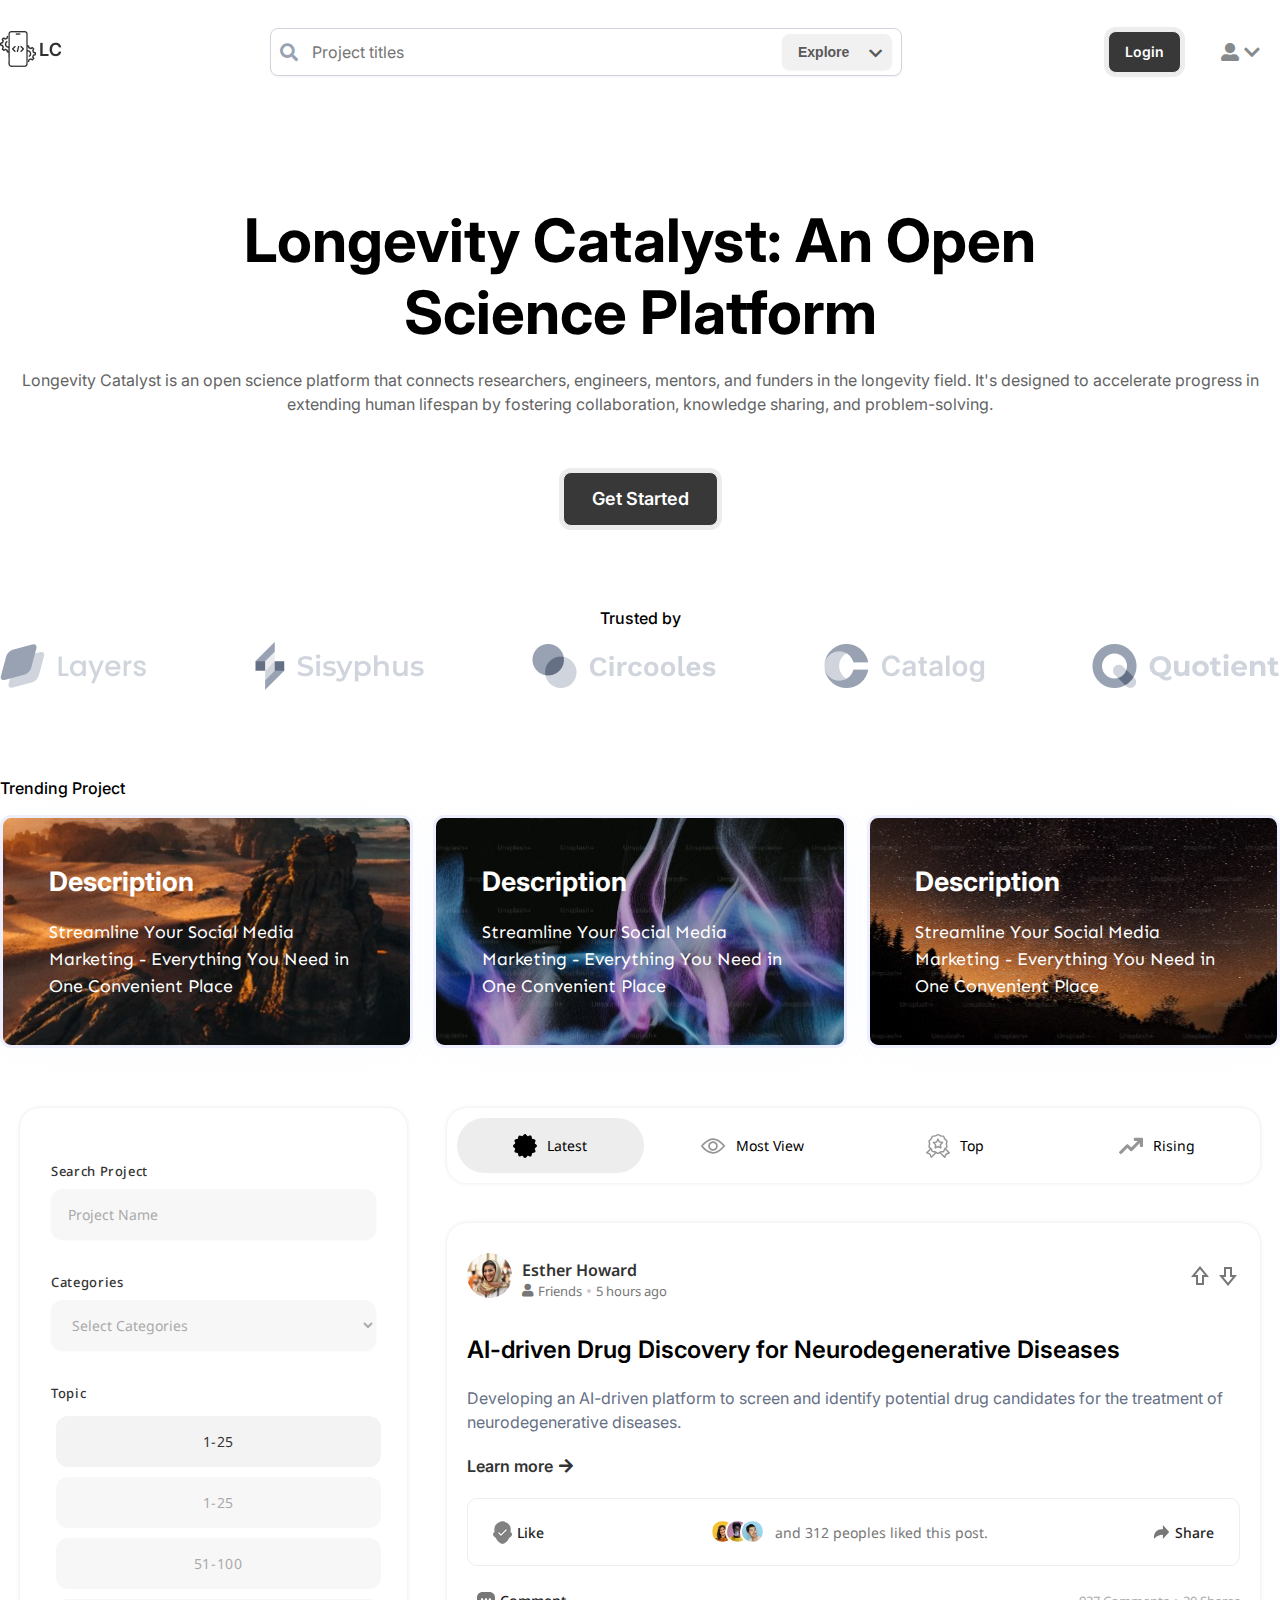
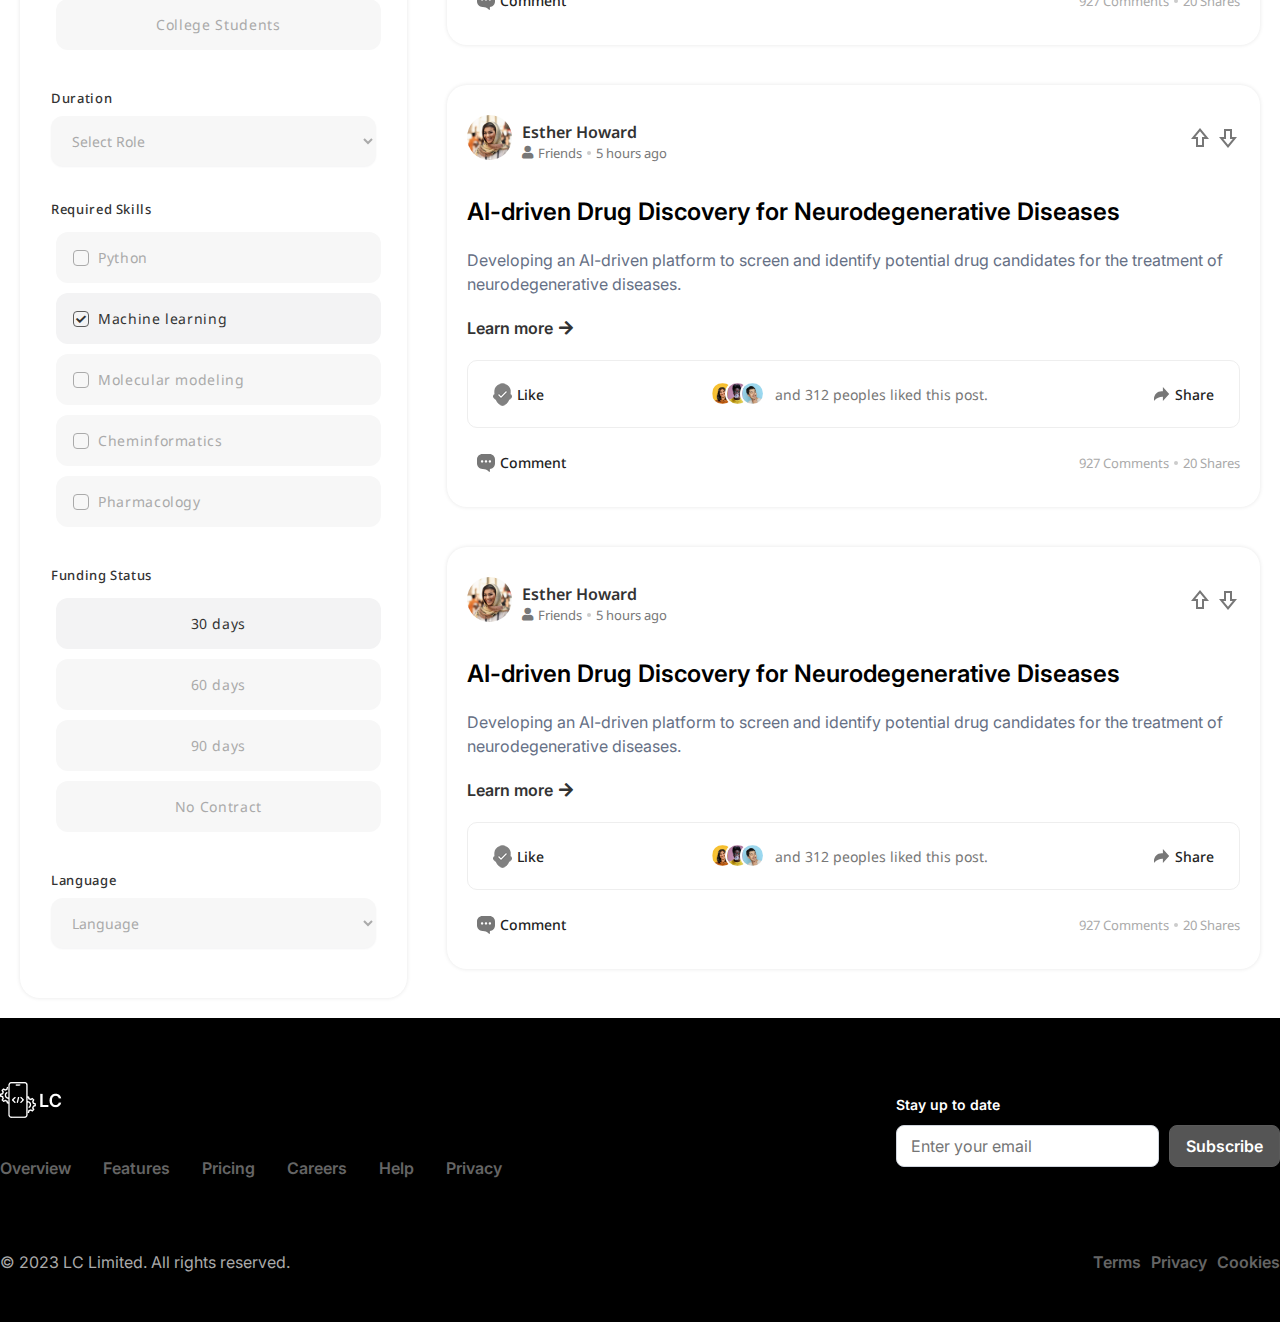
==== commit 5c3a31a2: "Update some design Issue" ====
--- a/Index.html
+++ b/Index.html
@@ -18,7 +18,9 @@
       rel="stylesheet"
     />
     <!-- --  -->
+    <link rel="stylesheet" href="assets/css/reset.css" />
     <link rel="stylesheet" href="assets/css/style.css" />
+    <link rel="stylesheet" href="assets/css/responsive.css" />
   </head>
   <body>
     <!-- ST:- Header section  -->
@@ -77,10 +79,15 @@
         <!-- modal body  -->
         <div class="modal_body">
           <h2 class="modal_title">Choose Your Preferences.</h2>
-          <form action="#" method="post">
+          <form class="sign_up_preference" action="#" method="post">
             <div class="custom_radio">
               <label class="custom-radio">
-                <input type="radio" checked name="radio-option" />
+                <input
+                  type="radio"
+                  value="sign-up-researcher.html"
+                  checked
+                  name="radio-option"
+                />
                 <span class="radio-control">
                   <span></span>
                 </span>
@@ -90,7 +97,11 @@
 
             <div class="custom_radio">
               <label class="custom-radio">
-                <input type="radio" name="radio-option" />
+                <input
+                  type="radio"
+                  value="sign-up-contributor.html"
+                  name="radio-option"
+                />
                 <span class="radio-control">
                   <span></span>
                 </span>
@@ -100,7 +111,11 @@
 
             <div class="custom_radio">
               <label class="custom-radio">
-                <input type="radio" name="radio-option" />
+                <input
+                  type="radio"
+                  value="sign-up-user.html"
+                  name="radio-option"
+                />
                 <span class="radio-control">
                   <span></span>
                 </span>
@@ -477,12 +492,14 @@
                 <div class="card_header">
                   <div class="post_auth_info">
                     <div class="profile_image">
-                      <a href="#"
+                      <a href="profile-contributer.html"
                         ><img src="assets/img/user-1.png" alt="user image"
                       /></a>
                     </div>
                     <div class="post_user_fet">
-                      <a href="#" class="user_name">Esther Howard</a>
+                      <a href="profile-contributer.html" class="user_name"
+                        >Esther Howard</a
+                      >
                       <div class="post-features">
                         <i class="fas fa-user"></i> Friends <span></span> 5
                         hours ago
@@ -526,7 +543,9 @@
                     potential drug candidates for the treatment of
                     neurodegenerative diseases.
                   </p>
-                  <a href="#">Learn more <i class="fas fa-arrow-right"></i></a>
+                  <a href="project-details.html"
+                    >Learn more <i class="fas fa-arrow-right"></i
+                  ></a>
                 </div>
                 <!-- card footer  -->
                 <div class="card_footer">
@@ -573,12 +592,14 @@
                 <div class="card_header">
                   <div class="post_auth_info">
                     <div class="profile_image">
-                      <a href="#"
+                      <a href="profile-contributer.html"
                         ><img src="assets/img/user-1.png" alt="user image"
                       /></a>
                     </div>
                     <div class="post_user_fet">
-                      <a href="#" class="user_name">Esther Howard</a>
+                      <a href="profile-contributer.html" class="user_name"
+                        >Esther Howard</a
+                      >
                       <div class="post-features">
                         <i class="fas fa-user"></i> Friends <span></span> 5
                         hours ago
@@ -622,7 +643,9 @@
                     potential drug candidates for the treatment of
                     neurodegenerative diseases.
                   </p>
-                  <a href="#">Learn more <i class="fas fa-arrow-right"></i></a>
+                  <a href="project-details.html"
+                    >Learn more <i class="fas fa-arrow-right"></i
+                  ></a>
                 </div>
                 <!-- card footer  -->
                 <div class="card_footer">
@@ -669,12 +692,14 @@
                 <div class="card_header">
                   <div class="post_auth_info">
                     <div class="profile_image">
-                      <a href="#"
+                      <a href="profile-contributer.html"
                         ><img src="assets/img/user-1.png" alt="user image"
                       /></a>
                     </div>
                     <div class="post_user_fet">
-                      <a href="#" class="user_name">Esther Howard</a>
+                      <a href="profile-contributer.html" class="user_name"
+                        >Esther Howard</a
+                      >
                       <div class="post-features">
                         <i class="fas fa-user"></i> Friends <span></span> 5
                         hours ago
@@ -718,7 +743,9 @@
                     potential drug candidates for the treatment of
                     neurodegenerative diseases.
                   </p>
-                  <a href="#">Learn more <i class="fas fa-arrow-right"></i></a>
+                  <a href="project-details.html"
+                    >Learn more <i class="fas fa-arrow-right"></i
+                  ></a>
                 </div>
                 <!-- card footer  -->
                 <div class="card_footer">
--- a/assets/css/style.css
+++ b/assets/css/style.css
@@ -1,50 +1,9 @@
-* {
-  margin: 0;
-  padding: 0;
-}
-*,
-*:after,
-*:before {
-  box-sizing: border-box;
-}
-html {
-  font-size: 62.5%;
-  line-height: 2.4rem;
-}
-body {
-  position: relative;
-  margin: 0;
-  padding: 0;
-  font-size: 16px;
-  font-size: 1.6rem;
-  font-family: "Inter", sans-serif;
-  font-weight: 400;
-  background: #fff;
-  color: #646464;
-}
-
-h1,
-h2,
-h3,
-h4,
-h5,
-h6,
-p {
-  margin: 0;
-  padding: 0;
-}
-ul {
-  margin: 0;
-  padding: 0;
-  list-style: none;
-}
-a {
-  text-decoration: none;
-  display: inline-block;
-}
 /* ------------------------------------------------------------------------------- */
 /* --- GLOBAL CSS --- */
 /* ------------------------------------------------------------------------------- */
+.modal-open {
+  overflow: hidden;
+}
 .container {
   width: 100%;
   max-width: 1280px;
@@ -57,11 +16,33 @@
   font-weight: 700;
   line-height: 72px;
 }
+h2 {
+  color: #01001a;
+  font-size: 36px;
+  font-style: normal;
+  font-weight: 600;
+  line-height: 44px;
+}
 h3 {
   font-size: 26.738px;
   font-style: normal;
   font-weight: 700;
   line-height: 35.651px;
+}
+h4 {
+  color: var(--gray-900, #101828);
+  font-size: 30px;
+  font-style: normal;
+  font-weight: 600;
+  line-height: 38px;
+}
+h5 {
+  color: var(--gray-900, #101828);
+  text-align: center;
+  font-size: 20px;
+  font-style: normal;
+  font-weight: 500;
+  line-height: 30px;
 }
 h6 {
   color: #000;
@@ -77,6 +58,7 @@
   padding: 40px 0;
 }
 /* st global input css  */
+textarea,
 input {
   color: #667085;
   font-size: 1.6rem;
@@ -88,6 +70,7 @@
   padding: 1rem 1.4rem;
   width: 100%;
 }
+textarea:focus,
 input:focus:focus-visible {
   /* border: none; */
   box-shadow: none;
@@ -263,6 +246,54 @@
   .check_icon {
   display: block;
 }
+.plan.plan-button {
+  width: inherit;
+  display: block ruby;
+  margin: 12px 0 !important;
+}
+
+.plan-button-colors input[type="checkbox"]:checked + .plan-content,
+.plan-button-colors input[type="radio"]:checked + .plan-content {
+  background: #2e2e2e !important;
+}
+
+.plan-button-colors input[type="radio"]:checked + .plan-content .plan-details p,
+.plan-button-colors
+  input[type="checkbox"]:checked
+  + .plan-content
+  .plan-details
+  p {
+  color: #fff !important;
+}
+
+.plan-button-colors
+  input[type="radio"]:checked
+  + .plan-content
+  .plan-details
+  .plan-checked-icon,
+.plan-button-colors
+  input[type="checkbox"]:checked
+  + .plan-content
+  .plan-details
+  .plan-checked-icon {
+  border: 1px solid #fff;
+}
+
+.plan-button-colors
+  input[type="radio"]:checked
+  + .plan-content
+  .plan-details
+  .plan-checked-icon
+  .check_icon,
+.plan-button-colors
+  input[type="checkbox"]:checked
+  + .plan-content
+  .plan-details
+  .plan-checked-icon
+  .check_icon {
+  color: #fff;
+}
+
 /* ED global input css  */
 
 /* custom golbal css  */
@@ -304,10 +335,29 @@
 .btn-full {
   width: 100%;
 }
+.no-shadow {
+  box-shadow: none;
+}
 
 .btn-lg {
   padding: 16px 28px;
   font-size: 18px;
+}
+.section_header {
+  text-align: center;
+  margin-bottom: 40px;
+}
+.section_header p {
+  color: #667085;
+  text-align: center;
+  font-size: 18px;
+  font-style: normal;
+  font-weight: 400;
+  line-height: 1.6;
+  width: 100%;
+  max-width: 700px;
+  margin: 0 auto;
+  padding-top: 10px;
 }
 /* ------------------------------------------------------------------------------- */
 /* --- Custom Modal CSS --- */
@@ -368,16 +418,19 @@
 }
 .have_account p {
   color: #989898;
-  font-size: 18px;
+  font-size: 14px;
   font-weight: 400;
   line-height: 28px;
 }
-.have_account a {
+.have_account p a {
   color: #a4a4a4;
-  font-size: 18px;
+  font-size: 15px;
   font-weight: 600;
   line-height: 28px;
   transition: 0.3s;
+}
+.have_account p a:hover {
+  text-decoration: underline;
 }
 .have_account a:hover {
   color: #383838;
@@ -624,6 +677,13 @@
   letter-spacing: 0.65px;
   margin-bottom: 9px;
   display: inline-block;
+}
+.project_side_bar.side_ber_style_2 label {
+  color: #404145;
+  font-size: 20px;
+  font-style: normal;
+  font-weight: 600;
+  line-height: 28px;
 }
 .project_side_bar select,
 .project_side_bar input {
@@ -687,6 +747,14 @@
   justify-content: flex-start;
 }
 
+.side_ber_style_2 .plan-details p {
+  color: #6b6b6b;
+  font-size: 16px;
+  font-style: normal;
+  font-weight: 400;
+  line-height: 28px;
+}
+
 /* short filter css  */
 .project_short_filter {
   border-radius: 20px;
@@ -919,6 +987,302 @@
   color: #000;
 }
 /* ------------------------------------------------------------------------------- */
+/* --- AUTH FORM CSS --- */
+/* ------------------------------------------------------------------------------- */
+.auth_area {
+  width: 100%;
+  max-width: 360px;
+  margin: 0 auto;
+}
+.auth_area p {
+  color: #667085;
+  font-size: 14px;
+}
+.auth_box {
+  padding: 10px 0;
+}
+
+.padding_top-30 {
+  padding-top: 30px;
+}
+.auth_area label {
+  color: var(--gray-700, #344054);
+  font-size: 14px;
+  font-style: normal;
+  font-weight: 500;
+  line-height: 20px;
+}
+.auth_submit {
+  margin-top: 24px;
+  margin-bottom: 32px;
+  box-shadow: none;
+}
+.full_widht_auth_section {
+  padding-top: 20px;
+  padding-bottom: 100px;
+}
+.have_auth_msg {
+  text-align: center;
+  font-size: 14px;
+}
+.have_auth_msg a {
+  color: #1b1b1b;
+  font-size: 14px;
+  font-style: normal;
+  font-weight: 600;
+  line-height: 20px;
+  transition: 0.3s;
+}
+.have_auth_msg a:hover {
+  color: #667085;
+  text-decoration: underline;
+}
+/* auth other menu  */
+.others_menu {
+  display: flex;
+  justify-content: flex-end;
+  align-content: center;
+  align-items: center;
+}
+.others_menu a {
+  color: #101828;
+
+  font-size: 16px;
+  font-style: normal;
+  font-weight: 500;
+  line-height: 24px;
+  display: inline-block;
+  padding: 6px 8px;
+  transition: 0.3s;
+}
+.others_menu a:hover {
+  color: #2d2d2d;
+}
+.others_menu a:hover {
+  color: #667085;
+}
+.drag_imge_input {
+  border-radius: 8px;
+  border: 1px solid var(--gray-200, #eaecf0);
+  background: var(--White, #fff);
+  text-align: center;
+  padding: 16px 24px;
+  margin: 30px 0;
+  cursor: pointer;
+  display: block;
+}
+.drag_imge_input input {
+  display: none;
+}
+
+.drag_imge_input img {
+  margin-bottom: 12px;
+}
+.drag_imge_input p {
+  color: var(--gray-500, #667085);
+  font-size: 14px;
+  font-style: normal;
+  font-weight: 400;
+  line-height: 20px;
+}
+.drag_imge_input p span {
+  color: #232323;
+  font-size: 14px;
+  font-style: normal;
+  font-weight: 600;
+  line-height: 20px;
+}
+
+.auth_box .plan-details {
+  justify-content: flex-start;
+}
+.auth_box .plan-details p {
+  color: #667085;
+  font-size: 14px;
+}
+.auth_box .plan .plan-content {
+  border: none;
+  padding: 0;
+}
+.auth_box .plan input[type="checkbox"]:checked + .plan-content,
+.auth_box .plan input[type="radio"]:checked + .plan-content {
+  border: none;
+  background: unset;
+}
+.auth_box .plan input[type="radio"]:checked + .plan-content .plan-details p,
+.auth_box .plan input[type="checkbox"]:checked + .plan-content .plan-details p {
+  color: #344054;
+}
+.auth_box .plan {
+  margin: 0 !important;
+}
+.auth_box .plan-content {
+  margin-top: 10px;
+}
+/* ------------------------------------------------------------------------------- */
+/* --- About page CSS --- */
+/* ------------------------------------------------------------------------------- */
+.about_banner_wrapper {
+  display: flex;
+  justify-content: space-between;
+  align-items: flex-start;
+  align-content: flex-start;
+  gap: 24px;
+}
+.about_banner_content,
+.about_banner_img {
+  flex: 0 0 50%;
+}
+
+.about_banner_img img {
+  width: 100%;
+  height: auto;
+}
+.about_banner_content p {
+  margin: 20px 0;
+  color: #272727;
+  font-size: 18px;
+  font-style: normal;
+  font-weight: 400;
+  line-height: 32px;
+  width: 100%;
+  max-width: 588px;
+}
+.about_banner_content a {
+  margin-top: 30px;
+}
+
+/* why choice us  */
+.why_choice_us_boxes {
+  display: grid;
+  grid-template-columns: repeat(3, 1fr);
+  justify-content: center;
+  align-content: center;
+  align-items: center;
+  grid-column-gap: 40px;
+  grid-row-gap: 64px;
+}
+.signle_choice_us {
+  text-align: center;
+}
+.signle_choice_us h5 {
+  padding-bottom: 10px;
+  font-weight: 600;
+}
+.signle_choice_us p {
+  color: var(--gray-500, #667085);
+}
+.choice_icon {
+  border-radius: 24px;
+  background: #eaeaea;
+  width: 48px;
+  height: 48px;
+  margin: 0 auto;
+  display: flex;
+  justify-content: center;
+  align-items: center;
+  align-content: center;
+  margin-bottom: 20px;
+}
+/* team members  */
+.team_member_box {
+  display: grid;
+  grid-template-columns: repeat(3, 1fr);
+  justify-content: center;
+  align-content: center;
+  align-items: center;
+  grid-column-gap: 32px;
+  grid-row-gap: 60px;
+}
+.single_team_member {
+  background: #fff;
+  box-shadow: 0px 0px 4px 0px rgba(0, 0, 0, 0.1);
+  padding: 24px;
+  text-align: center;
+}
+.team_member_img {
+  width: 80px;
+  height: 80px;
+  border-radius: 40px;
+  margin: 0 auto;
+  overflow: hidden;
+  margin-bottom: 20px;
+}
+.team_member_img img {
+  width: 100%;
+  height: 100%;
+  object-fit: cover;
+}
+.team_member_title {
+  color: #101828;
+  text-align: center;
+  font-size: 18px;
+  font-style: normal;
+  font-weight: 500;
+  line-height: 28px;
+}
+.team_member_designation {
+  color: #626262;
+  text-align: center;
+  font-size: 16px;
+  font-style: normal;
+  font-weight: 400;
+  line-height: 24px;
+  margin-bottom: 8px;
+}
+.single_team_member p {
+  color: #667085;
+}
+.team_socail_contact {
+  margin-top: 16px;
+  display: flex;
+  justify-content: center;
+  align-items: center;
+  align-content: center;
+  gap: 16px;
+}
+/* newsletter area  */
+.full_width_newsletter_section {
+  padding: 96px 0;
+  background: #f3f3f3;
+}
+.newsletter_form_area {
+  width: 100%;
+  max-width: 495px;
+  margin: 0 auto;
+}
+.news_letter_input {
+  display: flex;
+  justify-content: center;
+  align-content: center;
+  align-items: center;
+  gap: 16px;
+}
+
+/* ------------------------------------------------------------------------------- */
+/* --- PROJECT DETAILS CSS --- */
+/* ------------------------------------------------------------------------------- */
+.project_details_wrapper {
+  display: flex;
+  justify-content: space-between;
+  align-content: center;
+  align-items: flex-start;
+}
+.show_project_details {
+  flex: 0 0 66.66%;
+}
+.submited_date {
+  color: #6b6b6b;
+  font-size: 18px;
+  font-style: normal;
+  font-weight: 400;
+  line-height: 28px;
+  border-radius: 50px;
+  background: #f4f4f4;
+  padding: 10px 20px;
+}
+
+/* ------------------------------------------------------------------------------- */
 /* --- FOOTER CSS --- */
 /* ------------------------------------------------------------------------------- */
 footer {
--- a/assets/css/responsive.css
+++ b/assets/css/responsive.css
@@ -0,0 +1,17 @@
+@media all and (max-width: 1200px) {
+  /* --  */
+}
+@media all and (max-width: 991px) {
+  /* --  */
+}
+
+@media all and (max-width: 767px) {
+  /* --  */
+}
+/* user porfile css Alif */
+@media all and (max-width: 576px) {
+  /* --  */
+}
+@media all and (max-width: 366px) {
+  /* --  */
+}
